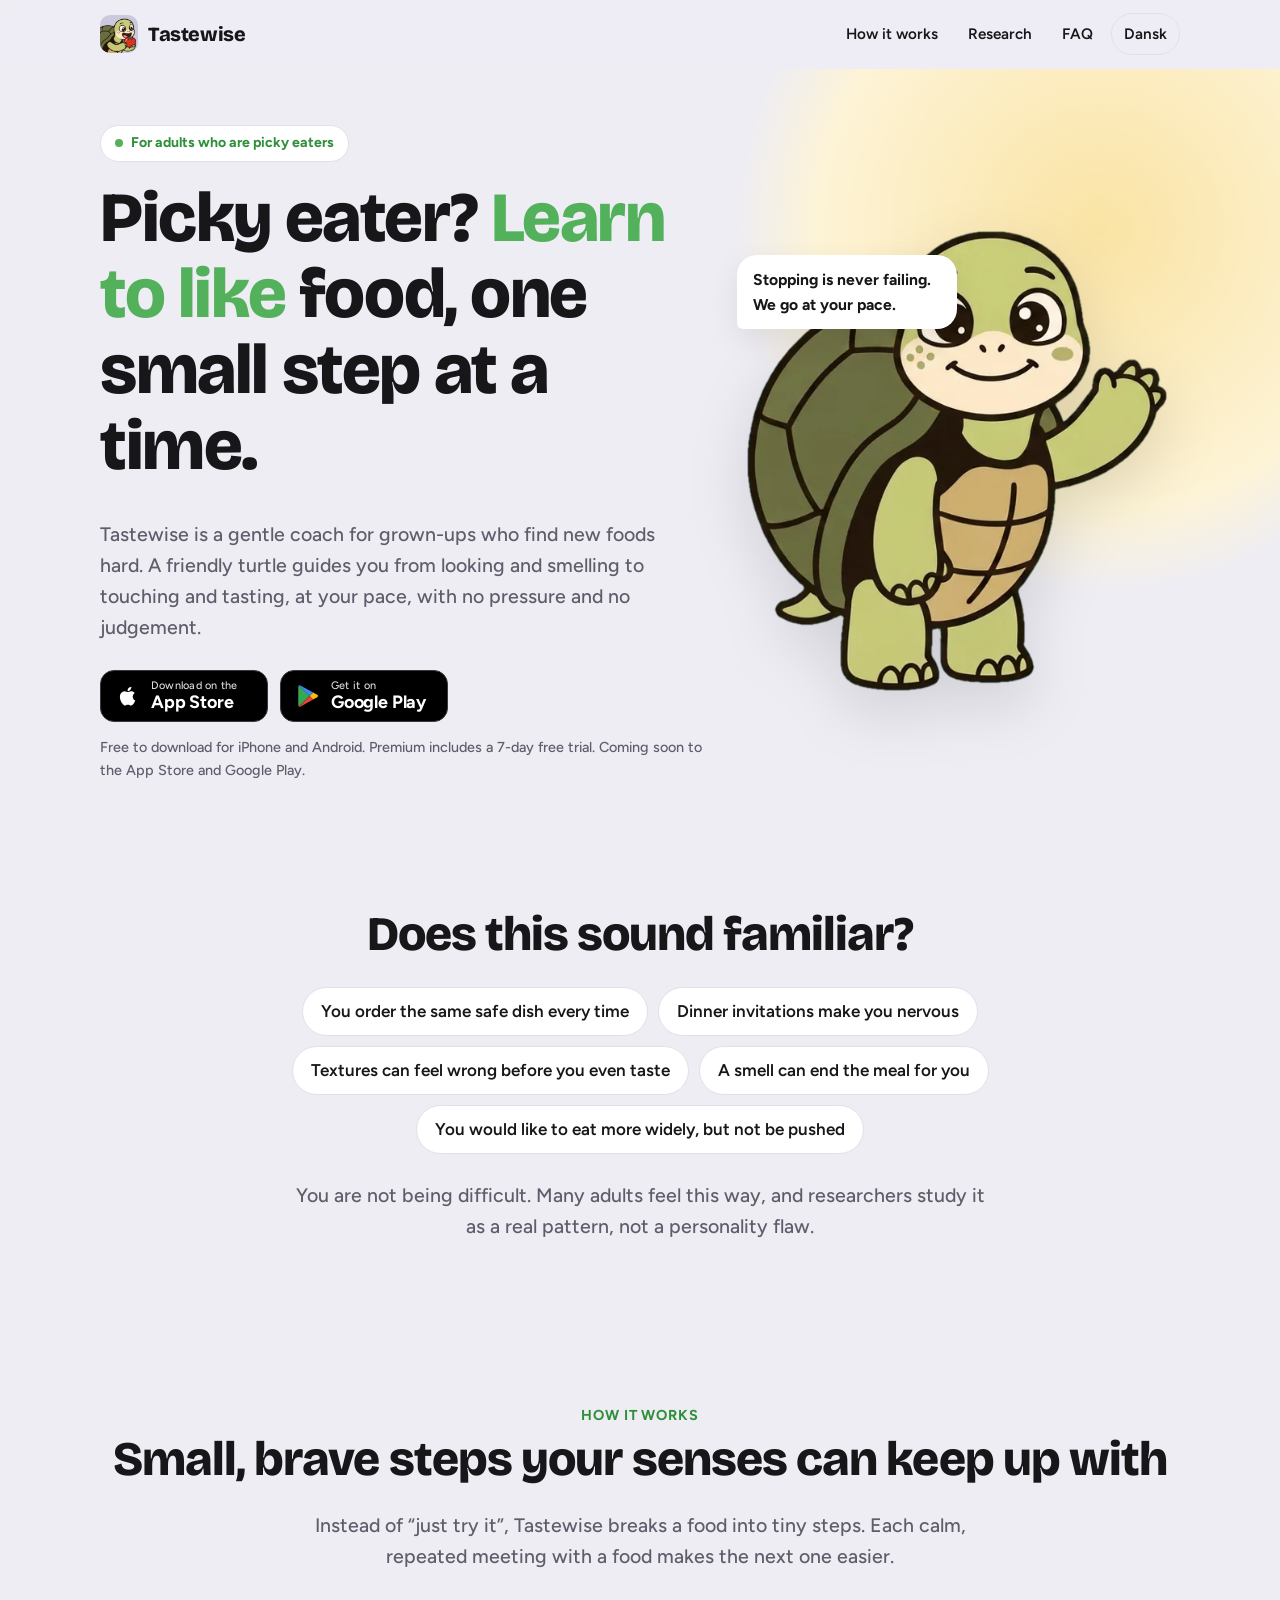
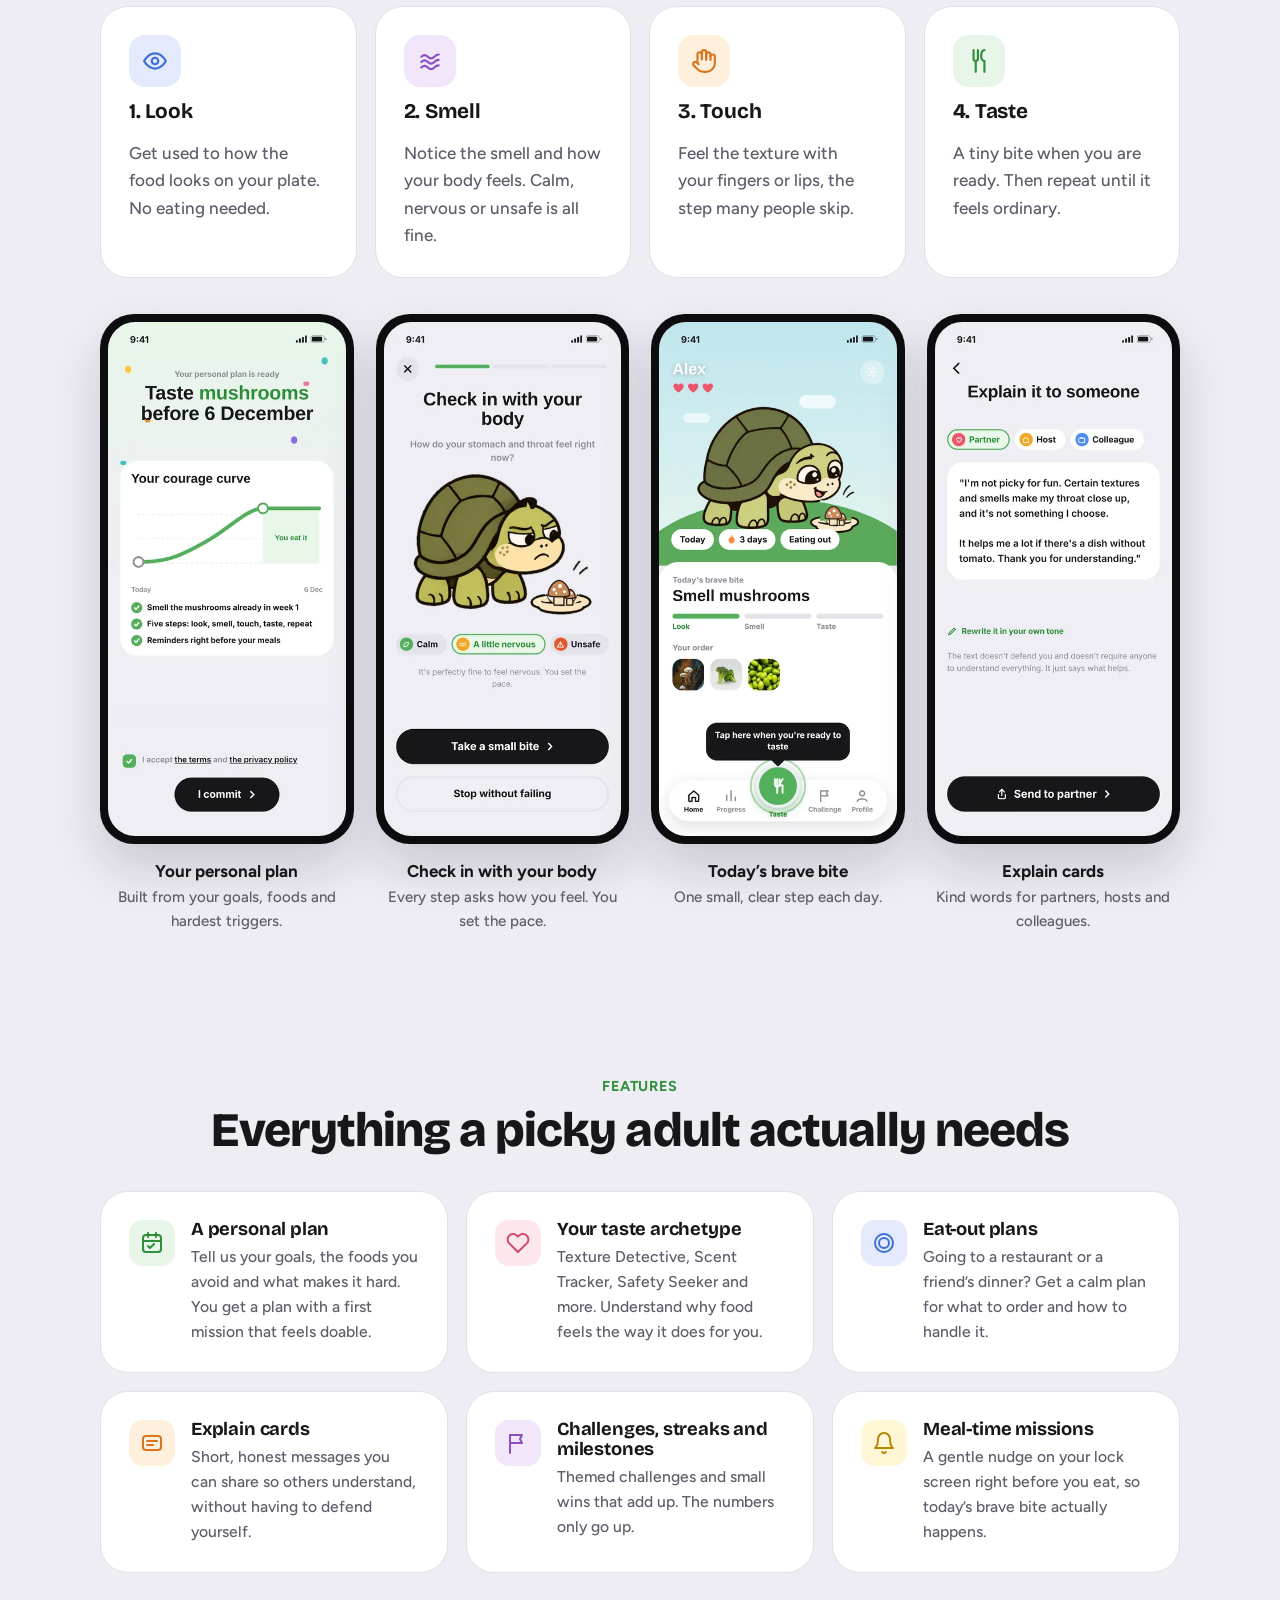
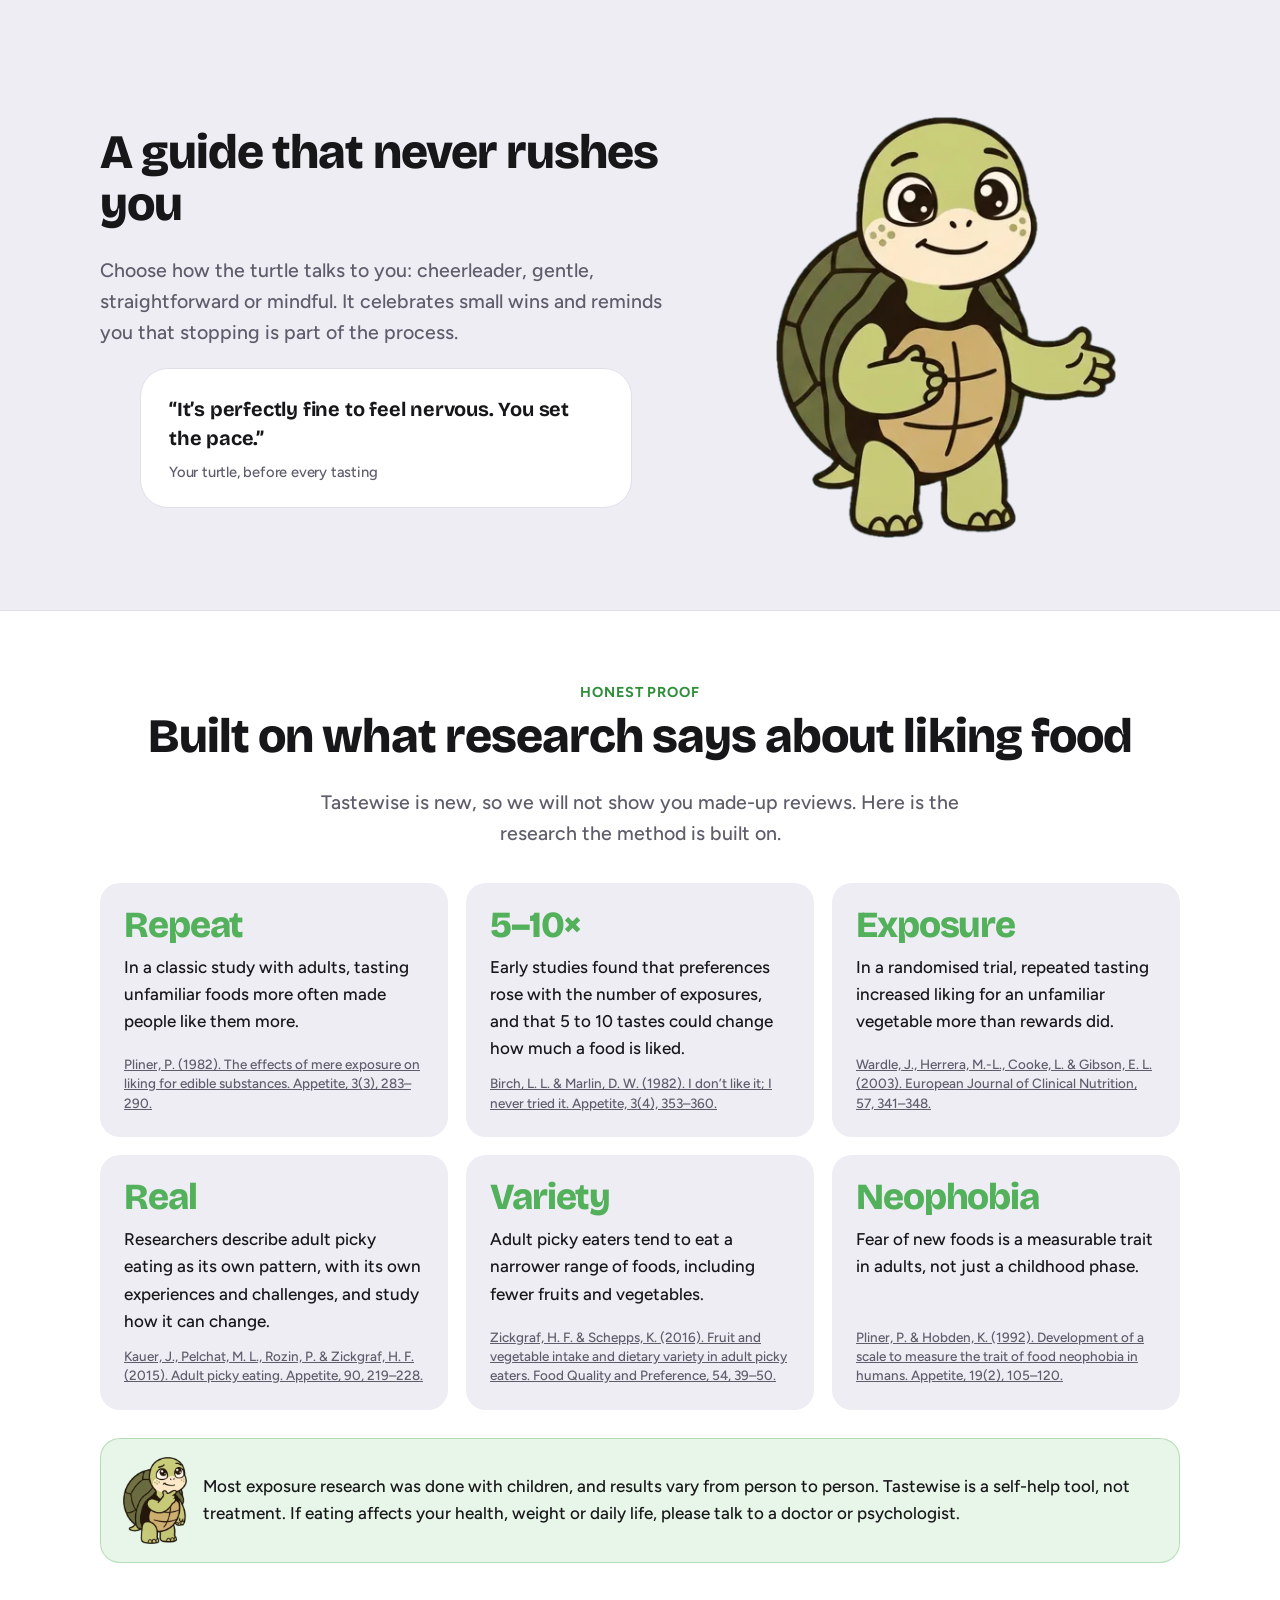
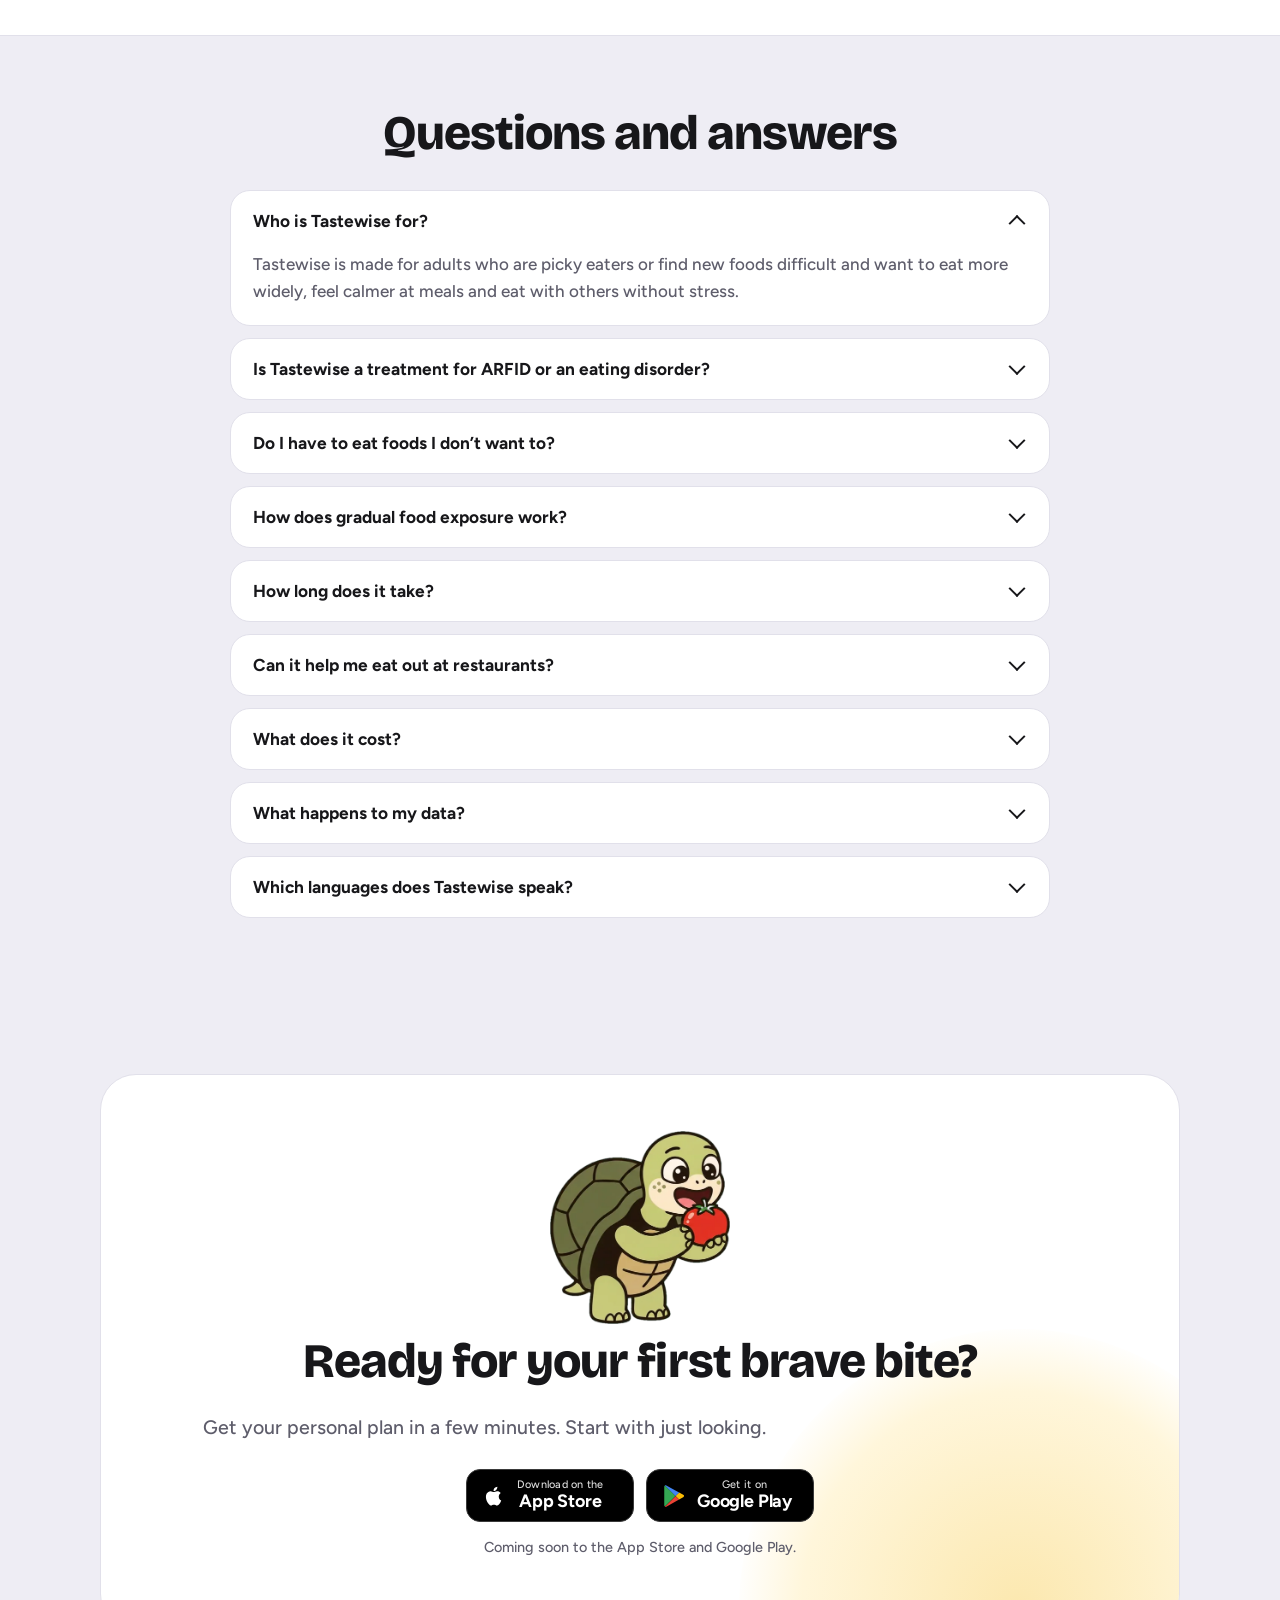
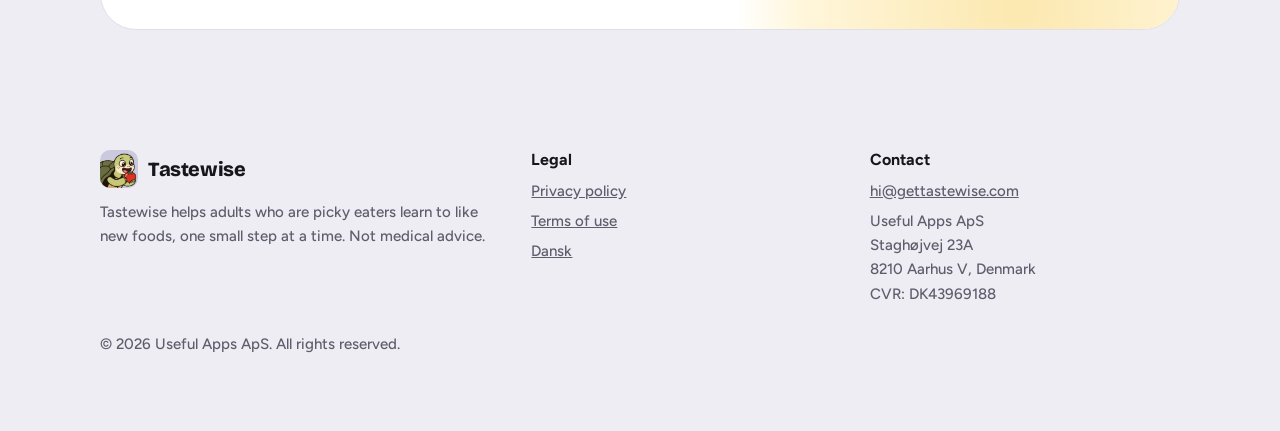
==== index.html @ 96721f24 "Tastewise landing page, privacy policy and terms (EN + DA) Co-Authored-By: Claude Opus 5.5 <noreply@" ====
<!doctype html>
<html lang="en">
<head>
<meta charset="utf-8">
<meta name="viewport" content="width=device-width, initial-scale=1, viewport-fit=cover">
<title>Tastewise – Help for picky eaters | Learn to like new foods</title>
<meta name="description" content="Tastewise helps picky adults learn to like new foods with gentle, step-by-step exposure: look, smell, touch, taste. A personal plan, eat-out help and a kind turtle guide.">
<link rel="canonical" href="https://gettastewise.com/">
<link rel="alternate" hreflang="en" href="https://gettastewise.com/">
<link rel="alternate" hreflang="da" href="https://gettastewise.com/da/">
<link rel="alternate" hreflang="x-default" href="https://gettastewise.com/">
<meta name="theme-color" content="#EEEDF4" media="(prefers-color-scheme: light)">
<meta name="theme-color" content="#15151B" media="(prefers-color-scheme: dark)">
<meta property="og:type" content="website">
<meta property="og:site_name" content="Tastewise">
<meta property="og:locale" content="en_US">
<meta property="og:locale:alternate" content="da_DK">
<meta property="og:title" content="Tastewise – Help for picky eaters | Learn to like new foods">
<meta property="og:description" content="Tastewise helps picky adults learn to like new foods with gentle, step-by-step exposure: look, smell, touch, taste. A personal plan, eat-out help and a kind turtle guide.">
<meta property="og:url" content="https://gettastewise.com/">
<meta property="og:image" content="https://gettastewise.com/assets/img/og-en.jpg">
<meta property="og:image:width" content="1200">
<meta property="og:image:height" content="630">
<meta property="og:image:alt" content="Picky eater? Learn to like food, one small step at a time.">
<meta name="twitter:card" content="summary_large_image">
<meta name="twitter:title" content="Tastewise – Help for picky eaters | Learn to like new foods">
<meta name="twitter:description" content="Tastewise helps picky adults learn to like new foods with gentle, step-by-step exposure: look, smell, touch, taste. A personal plan, eat-out help and a kind turtle guide.">
<meta name="twitter:image" content="https://gettastewise.com/assets/img/og-en.jpg">
<link rel="icon" href="/favicon.ico" sizes="32x32">
<link rel="icon" href="/favicon.png" type="image/png" sizes="48x48">
<link rel="apple-touch-icon" href="/apple-touch-icon.png">
<link rel="manifest" href="/site.webmanifest">
<link rel="preconnect" href="https://fonts.googleapis.com">
<link rel="preconnect" href="https://fonts.gstatic.com" crossorigin>
<link rel="stylesheet" href="https://fonts.googleapis.com/css2?family=Bricolage+Grotesque:opsz,wght@12..96,700;12..96,800&family=Figtree:wght@500;600;700&display=swap">
<link rel="stylesheet" href="/assets/site.css?v=1">
<script type="application/ld+json">{"@context":"https://schema.org","@type":"MobileApplication","name":"Tastewise","operatingSystem":"iOS, Android","applicationCategory":"HealthApplication","description":"Tastewise helps picky adults learn to like new foods with gentle, step-by-step exposure: look, smell, touch, taste. A personal plan, eat-out help and a kind turtle guide.","url":"https://gettastewise.com/","inLanguage":"en","image":"https://gettastewise.com/assets/img/icon-512.png","offers":{"@type":"Offer","price":"0","priceCurrency":"DKK","description":"Free download. Premium subscription with a 7-day free trial."},"publisher":{"@id":"https://gettastewise.com/#org"}}</script>
<script type="application/ld+json">{"@context":"https://schema.org","@type":"Organization","@id":"https://gettastewise.com/#org","name":"Useful Apps ApS","url":"https://gettastewise.com","logo":"https://gettastewise.com/assets/img/icon-512.png","email":"hi@gettastewise.com","vatID":"DK43969188","address":{"@type":"PostalAddress","streetAddress":"Staghøjvej 23A","postalCode":"8210","addressLocality":"Aarhus V","addressCountry":"DK"}}</script>
<script type="application/ld+json">{"@context":"https://schema.org","@type":"WebSite","name":"Tastewise","url":"https://gettastewise.com/","inLanguage":"en","publisher":{"@id":"https://gettastewise.com/#org"}}</script>
<script type="application/ld+json">{"@context":"https://schema.org","@type":"FAQPage","inLanguage":"en","mainEntity":[{"@type":"Question","name":"Who is Tastewise for?","acceptedAnswer":{"@type":"Answer","text":"Tastewise is made for adults who are picky eaters or find new foods difficult and want to eat more widely, feel calmer at meals and eat with others without stress."}},{"@type":"Question","name":"Is Tastewise a treatment for ARFID or an eating disorder?","acceptedAnswer":{"@type":"Answer","text":"No. Tastewise is a self-help and habit tool, not medical treatment. If you think you may have ARFID or another eating disorder, if you are losing weight, or if eating affects your health or daily life, please talk to your doctor, a psychologist or a dietitian. Many people use tools like this alongside professional support."}},{"@type":"Question","name":"Do I have to eat foods I don’t want to?","acceptedAnswer":{"@type":"Answer","text":"Never. You choose the foods and the pace. Each step starts with simply looking. You can stop at any time, and stopping is never counted as failing."}},{"@type":"Question","name":"How does gradual food exposure work?","acceptedAnswer":{"@type":"Answer","text":"You meet a food in small steps: look, smell, touch and then taste. Calm, repeated meetings help many people get used to new foods. Research on repeated tasting shows liking often grows with exposure."}},{"@type":"Question","name":"How long does it take?","acceptedAnswer":{"@type":"Answer","text":"It is different for everyone. Most people need several calm meetings with a food before it feels ordinary. Your plan sets a realistic first goal and adjusts as you go."}},{"@type":"Question","name":"Can it help me eat out at restaurants?","acceptedAnswer":{"@type":"Answer","text":"Yes. The eat-out feature helps you plan what to order before you go, and explain cards help you tell partners, hosts or colleagues what helps, in your own words."}},{"@type":"Question","name":"What does it cost?","acceptedAnswer":{"@type":"Answer","text":"Tastewise is free to download. Premium unlocks the full plan and all features, with a 7-day free trial, then a yearly or monthly subscription. Prices are shown in the app in your local currency, and you can cancel any time in your App Store or Google Play settings."}},{"@type":"Question","name":"What happens to my data?","acceptedAnswer":{"@type":"Answer","text":"We only collect what the app needs to work and to improve it. No ads, no selling of data and no tracking across other companies’ apps. You can delete your account in the app. Read our privacy policy for details."}},{"@type":"Question","name":"Which languages does Tastewise speak?","acceptedAnswer":{"@type":"Answer","text":"Tastewise is available in 15 languages, including English, Danish, German, French, Spanish, Italian, Portuguese (Brazil), Dutch, Swedish, Norwegian, Finnish, Polish, Czech, Turkish and Indonesian."}}]}</script>
</head>
<body>
<a class="skip" href="#main">Skip to content</a>
<header class="top"><div class="wrap">
<a class="brand" href="/"><img src="/assets/img/icon-256.webp" width="38" height="38" alt="">Tastewise</a>
<nav class="nav" aria-label="Main">
<a class="hide-m" href="#how">How it works</a>
<a class="hide-m" href="#science">Research</a>
<a class="hide-m" href="#faq">FAQ</a>
<a class="lang" href="/da/" hreflang="da" lang="da">Dansk</a>
</nav></div></header>
<main id="main">
<section class="hero"><div class="wrap">
<div>
<span class="eyebrow"><i></i>For adults who are picky eaters</span>
<h1>Picky eater? <em>Learn to like</em> food, one small step at a time.</h1>
<p class="lead">Tastewise is a gentle coach for grown-ups who find new foods hard. A friendly turtle guides you from looking and smelling to touching and tasting, at your pace, with no pressure and no judgement.</p>
<div class="badges">
<a class="badge" href="#" aria-label="Download on the App Store"><svg viewBox="0 0 24 24" fill="currentColor" aria-hidden="true"><path d="M16.37 12.6c-.02-2.2 1.8-3.27 1.88-3.32-1.03-1.5-2.62-1.7-3.18-1.73-1.35-.14-2.64.8-3.33.8-.69 0-1.74-.78-2.87-.76-1.47.02-2.83.86-3.59 2.18-1.53 2.66-.39 6.6 1.1 8.76.73 1.06 1.6 2.24 2.73 2.2 1.1-.05 1.51-.71 2.84-.71 1.32 0 1.7.71 2.86.69 1.18-.02 1.93-1.07 2.65-2.13.84-1.22 1.18-2.41 1.2-2.47-.03-.01-2.3-.88-2.3-3.5zM14.2 6.13c.6-.73 1.01-1.75.9-2.76-.87.04-1.92.58-2.54 1.31-.56.64-1.05 1.67-.92 2.66.97.08 1.96-.49 2.56-1.21z"/></svg><span><small>Download on the</small><b>App Store</b></span></a>
<a class="badge" href="#" aria-label="Get it on Google Play"><svg viewBox="0 0 24 24" aria-hidden="true"><path fill="#34A853" d="M3.6 2.3 13.4 12l-9.8 9.7c-.4-.2-.6-.6-.6-1.1V3.4c0-.5.2-.9.6-1.1z"/><path fill="#FBBC04" d="m16.7 15.3-3.3-3.3 3.3-3.3 3.8 2.2c1.1.6 1.1 1.6 0 2.2z"/><path fill="#4285F4" d="M16.7 8.7 13.4 12 3.6 2.3c.3-.2.8-.2 1.3.1z"/><path fill="#EA4335" d="M16.7 15.3 4.9 21.9c-.5.3-1 .3-1.3.1l9.8-9.7z"/></svg><span><small>Get it on</small><b>Google Play</b></span></a>
</div>
<p class="note">Free to download for iPhone and Android. Premium includes a 7-day free trial. Coming soon to the App Store and Google Play.</p>
</div>
<div class="hero-art"><div class="bubble">Stopping is never failing. We go at your pace.</div>
<img src="/assets/img/turtle-wave.webp" width="520" height="569" alt="The Tastewise turtle waving hello" fetchpriority="high"></div>
</div></section>

<section class="center" aria-labelledby="feel"><div class="wrap">
<h2 id="feel">Does this sound familiar?</h2>
<div class="feel"><span>You order the same safe dish every time</span><span>Dinner invitations make you nervous</span><span>Textures can feel wrong before you even taste</span><span>A smell can end the meal for you</span><span>You would like to eat more widely, but not be pushed</span></div>
<p class="lead" style="margin-top:26px">You are not being difficult. Many adults feel this way, and researchers study it as a real pattern, not a personality flaw.</p>
</div></section>

<section id="how" aria-labelledby="how-t"><div class="wrap">
<div class="center"><div class="kicker">How it works</div><h2 id="how-t">Small, brave steps your senses can keep up with</h2><p class="lead">Instead of “just try it”, Tastewise breaks a food into tiny steps. Each calm, repeated meeting with a food makes the next one easier.</p></div>
<div class="grid g4 steps" style="margin-top:34px">
<div class="card step"><div class="ico c-look"><svg viewBox="0 0 24 24" fill="none" stroke="currentColor" stroke-width="2" stroke-linecap="round" stroke-linejoin="round" aria-hidden="true"><path d="M2 12s3.5-7 10-7 10 7 10 7-3.5 7-10 7S2 12 2 12z"/><circle cx="12" cy="12" r="3"/></svg></div><h3>1. Look</h3><p>Get used to how the food looks on your plate. No eating needed.</p></div>
<div class="card step"><div class="ico c-smell"><svg viewBox="0 0 24 24" fill="none" stroke="currentColor" stroke-width="2" stroke-linecap="round" stroke-linejoin="round" aria-hidden="true"><path d="M4 8c2-2 4-2 6 0s4 2 6 0 4-2 4-2"/><path d="M4 13c2-2 4-2 6 0s4 2 6 0 4-2 4-2"/><path d="M4 18c2-2 4-2 6 0s4 2 6 0 4-2 4-2"/></svg></div><h3>2. Smell</h3><p>Notice the smell and how your body feels. Calm, nervous or unsafe is all fine.</p></div>
<div class="card step"><div class="ico c-touch"><svg viewBox="0 0 24 24" fill="none" stroke="currentColor" stroke-width="2" stroke-linecap="round" stroke-linejoin="round" aria-hidden="true"><path d="M18 11V6a2 2 0 0 0-4 0v5"/><path d="M14 10V4a2 2 0 0 0-4 0v6"/><path d="M10 10.5V6a2 2 0 0 0-4 0v8"/><path d="M18 8a2 2 0 1 1 4 0v6a8 8 0 0 1-8 8h-2c-2.8 0-4.5-.9-6-2.4l-3.6-3.6a2 2 0 0 1 2.8-2.8L7 15"/></svg></div><h3>3. Touch</h3><p>Feel the texture with your fingers or lips, the step many people skip.</p></div>
<div class="card step"><div class="ico c-taste"><svg viewBox="0 0 24 24" fill="none" stroke="currentColor" stroke-width="2" stroke-linecap="round" stroke-linejoin="round" aria-hidden="true"><path d="M7 2v8a2 2 0 0 0 2 2h0a2 2 0 0 0 2-2V2M9 12v10M17 2c-1.7 0-3 2-3 5s1.3 5 3 5v10"/></svg></div><h3>4. Taste</h3><p>A tiny bite when you are ready. Then repeat until it feels ordinary.</p></div>
</div>
<div class="show">
<figure><div class="phone"><img src="/assets/img/screen-en-o_plan.webp" width="416" height="900" loading="lazy" alt="Your personal plan"></div><figcaption>Your personal plan<span>Built from your goals, foods and hardest triggers.</span></figcaption></figure>
<figure><div class="phone"><img src="/assets/img/screen-en-a_stepscr.webp" width="416" height="900" loading="lazy" alt="Check in with your body"></div><figcaption>Check in with your body<span>Every step asks how you feel. You set the pace.</span></figcaption></figure>
<figure><div class="phone"><img src="/assets/img/screen-en-a_home.webp" width="416" height="900" loading="lazy" alt="Today’s brave bite"></div><figcaption>Today’s brave bite<span>One small, clear step each day.</span></figcaption></figure>
<figure><div class="phone"><img src="/assets/img/screen-en-a_explain.webp" width="416" height="900" loading="lazy" alt="Explain cards"></div><figcaption>Explain cards<span>Kind words for partners, hosts and colleagues.</span></figcaption></figure>
</div>
</div></section>

<section id="features" aria-labelledby="feat-t"><div class="wrap">
<div class="center"><div class="kicker">Features</div><h2 id="feat-t">Everything a picky adult actually needs</h2></div>
<div class="grid g3" style="margin-top:34px">
<div class="card feat"><div class="ico i1"><svg viewBox="0 0 24 24" fill="none" stroke="currentColor" stroke-width="2" stroke-linecap="round" stroke-linejoin="round" aria-hidden="true"><rect x="3" y="4" width="18" height="17" rx="3"/><path d="M8 2v4M16 2v4M3 10h18M8 15l2 2 4-4"/></svg></div><div><h3>A personal plan</h3><p>Tell us your goals, the foods you avoid and what makes it hard. You get a plan with a first mission that feels doable.</p></div></div>
<div class="card feat"><div class="ico i4"><svg viewBox="0 0 24 24" fill="none" stroke="currentColor" stroke-width="2" stroke-linecap="round" stroke-linejoin="round" aria-hidden="true"><path d="M20.8 4.6a5.5 5.5 0 0 0-7.8 0L12 5.7l-1-1.1a5.5 5.5 0 0 0-7.8 7.8L12 21l8.8-8.6a5.5 5.5 0 0 0 0-7.8z"/></svg></div><div><h3>Your taste archetype</h3><p>Texture Detective, Scent Tracker, Safety Seeker and more. Understand why food feels the way it does for you.</p></div></div>
<div class="card feat"><div class="ico i2"><svg viewBox="0 0 24 24" fill="none" stroke="currentColor" stroke-width="2" stroke-linecap="round" stroke-linejoin="round" aria-hidden="true"><circle cx="12" cy="12" r="9"/><circle cx="12" cy="12" r="5"/></svg></div><div><h3>Eat-out plans</h3><p>Going to a restaurant or a friend’s dinner? Get a calm plan for what to order and how to handle it.</p></div></div>
<div class="card feat"><div class="ico i3"><svg viewBox="0 0 24 24" fill="none" stroke="currentColor" stroke-width="2" stroke-linecap="round" stroke-linejoin="round" aria-hidden="true"><rect x="3" y="5" width="18" height="14" rx="3"/><path d="M7 10h10M7 14h6"/></svg></div><div><h3>Explain cards</h3><p>Short, honest messages you can share so others understand, without having to defend yourself.</p></div></div>
<div class="card feat"><div class="ico i5"><svg viewBox="0 0 24 24" fill="none" stroke="currentColor" stroke-width="2" stroke-linecap="round" stroke-linejoin="round" aria-hidden="true"><path d="M4 22V4M4 4h12l-2 4 2 4H4"/></svg></div><div><h3>Challenges, streaks and milestones</h3><p>Themed challenges and small wins that add up. The numbers only go up.</p></div></div>
<div class="card feat"><div class="ico i6"><svg viewBox="0 0 24 24" fill="none" stroke="currentColor" stroke-width="2" stroke-linecap="round" stroke-linejoin="round" aria-hidden="true"><path d="M6 8a6 6 0 0 1 12 0c0 7 3 9 3 9H3s3-2 3-9"/><path d="M10.3 21a1.9 1.9 0 0 0 3.4 0"/></svg></div><div><h3>Meal-time missions</h3><p>A gentle nudge on your lock screen right before you eat, so today’s brave bite actually happens.</p></div></div>
</div>
</div></section>

<section aria-labelledby="turtle-t"><div class="wrap split rev">
<div><h2 id="turtle-t">A guide that never rushes you</h2><p class="lead">Choose how the turtle talks to you: cheerleader, gentle, straightforward or mindful. It celebrates small wins and reminds you that stopping is part of the process.</p>
<blockquote class="quote">“It’s perfectly fine to feel nervous. You set the pace.”<small>Your turtle, before every tasting</small></blockquote></div>
<div class="art"><img class="turtle" src="/assets/img/turtle-okay.webp" width="360" height="445" loading="lazy" alt="The turtle with a calm hand on its heart"></div>
</div></section>

<section id="science" class="proof" aria-labelledby="sci-t"><div class="wrap">
<div class="center"><div class="kicker">Honest proof</div><h2 id="sci-t">Built on what research says about liking food</h2><p class="lead">Tastewise is new, so we will not show you made-up reviews. Here is the research the method is built on.</p></div>
<div class="grid g3" style="margin-top:34px">
<article class="fact"><b>Repeat</b><p>In a classic study with adults, tasting unfamiliar foods more often made people like them more.</p><cite><a href="https://doi.org/10.1016/S0195-6663(82)80026-3" rel="noopener" target="_blank">Pliner, P. (1982). The effects of mere exposure on liking for edible substances. Appetite, 3(3), 283–290.</a></cite></article>
<article class="fact"><b>5–10×</b><p>Early studies found that preferences rose with the number of exposures, and that 5 to 10 tastes could change how much a food is liked.</p><cite><a href="https://doi.org/10.1016/S0195-6663(82)80053-6" rel="noopener" target="_blank">Birch, L. L. &amp; Marlin, D. W. (1982). I don’t like it; I never tried it. Appetite, 3(4), 353–360.</a></cite></article>
<article class="fact"><b>Exposure</b><p>In a randomised trial, repeated tasting increased liking for an unfamiliar vegetable more than rewards did.</p><cite><a href="https://doi.org/10.1038/sj.ejcn.1601541" rel="noopener" target="_blank">Wardle, J., Herrera, M.-L., Cooke, L. &amp; Gibson, E. L. (2003). European Journal of Clinical Nutrition, 57, 341–348.</a></cite></article>
<article class="fact"><b>Real</b><p>Researchers describe adult picky eating as its own pattern, with its own experiences and challenges, and study how it can change.</p><cite><a href="https://doi.org/10.1016/j.appet.2015.03.001" rel="noopener" target="_blank">Kauer, J., Pelchat, M. L., Rozin, P. &amp; Zickgraf, H. F. (2015). Adult picky eating. Appetite, 90, 219–228.</a></cite></article>
<article class="fact"><b>Variety</b><p>Adult picky eaters tend to eat a narrower range of foods, including fewer fruits and vegetables.</p><cite><a href="https://doi.org/10.1016/j.foodqual.2016.06.012" rel="noopener" target="_blank">Zickgraf, H. F. &amp; Schepps, K. (2016). Fruit and vegetable intake and dietary variety in adult picky eaters. Food Quality and Preference, 54, 39–50.</a></cite></article>
<article class="fact"><b>Neophobia</b><p>Fear of new foods is a measurable trait in adults, not just a childhood phase.</p><cite><a href="https://doi.org/10.1016/0195-6663(92)90014-W" rel="noopener" target="_blank">Pliner, P. &amp; Hobden, K. (1992). Development of a scale to measure the trait of food neophobia in humans. Appetite, 19(2), 105–120.</a></cite></article>
</div>
<div class="honest"><img src="/assets/img/turtle-think.webp" width="360" height="488" loading="lazy" alt=""><p>Most exposure research was done with children, and results vary from person to person. Tastewise is a self-help tool, not treatment. If eating affects your health, weight or daily life, please talk to a doctor or psychologist.</p></div>
</div></section>

<section id="faq" aria-labelledby="faq-t"><div class="wrap">
<div class="center"><h2 id="faq-t">Questions and answers</h2></div>
<div class="faq">
<details open><summary>Who is Tastewise for?</summary><p>Tastewise is made for adults who are picky eaters or find new foods difficult and want to eat more widely, feel calmer at meals and eat with others without stress.</p></details>
<details><summary>Is Tastewise a treatment for ARFID or an eating disorder?</summary><p>No. Tastewise is a self-help and habit tool, not medical treatment. If you think you may have ARFID or another eating disorder, if you are losing weight, or if eating affects your health or daily life, please talk to your doctor, a psychologist or a dietitian. Many people use tools like this alongside professional support.</p></details>
<details><summary>Do I have to eat foods I don’t want to?</summary><p>Never. You choose the foods and the pace. Each step starts with simply looking. You can stop at any time, and stopping is never counted as failing.</p></details>
<details><summary>How does gradual food exposure work?</summary><p>You meet a food in small steps: look, smell, touch and then taste. Calm, repeated meetings help many people get used to new foods. Research on repeated tasting shows liking often grows with exposure.</p></details>
<details><summary>How long does it take?</summary><p>It is different for everyone. Most people need several calm meetings with a food before it feels ordinary. Your plan sets a realistic first goal and adjusts as you go.</p></details>
<details><summary>Can it help me eat out at restaurants?</summary><p>Yes. The eat-out feature helps you plan what to order before you go, and explain cards help you tell partners, hosts or colleagues what helps, in your own words.</p></details>
<details><summary>What does it cost?</summary><p>Tastewise is free to download. Premium unlocks the full plan and all features, with a 7-day free trial, then a yearly or monthly subscription. Prices are shown in the app in your local currency, and you can cancel any time in your App Store or Google Play settings.</p></details>
<details><summary>What happens to my data?</summary><p>We only collect what the app needs to work and to improve it. No ads, no selling of data and no tracking across other companies’ apps. You can delete your account in the app. Read our privacy policy for details.</p></details>
<details><summary>Which languages does Tastewise speak?</summary><p>Tastewise is available in 15 languages, including English, Danish, German, French, Spanish, Italian, Portuguese (Brazil), Dutch, Swedish, Norwegian, Finnish, Polish, Czech, Turkish and Indonesian.</p></details>
</div>
</div></section>

<section id="download" aria-labelledby="dl-t"><div class="wrap"><div class="final">
<img src="/assets/img/turtle-eat_tomato.webp" width="420" height="451" loading="lazy" alt="The turtle taking a bite of a tomato">
<h2 id="dl-t">Ready for your first brave bite?</h2><p class="lead">Get your personal plan in a few minutes. Start with just looking.</p>
<div class="badges">
<a class="badge" href="#" aria-label="Download on the App Store"><svg viewBox="0 0 24 24" fill="currentColor" aria-hidden="true"><path d="M16.37 12.6c-.02-2.2 1.8-3.27 1.88-3.32-1.03-1.5-2.62-1.7-3.18-1.73-1.35-.14-2.64.8-3.33.8-.69 0-1.74-.78-2.87-.76-1.47.02-2.83.86-3.59 2.18-1.53 2.66-.39 6.6 1.1 8.76.73 1.06 1.6 2.24 2.73 2.2 1.1-.05 1.51-.71 2.84-.71 1.32 0 1.7.71 2.86.69 1.18-.02 1.93-1.07 2.65-2.13.84-1.22 1.18-2.41 1.2-2.47-.03-.01-2.3-.88-2.3-3.5zM14.2 6.13c.6-.73 1.01-1.75.9-2.76-.87.04-1.92.58-2.54 1.31-.56.64-1.05 1.67-.92 2.66.97.08 1.96-.49 2.56-1.21z"/></svg><span><small>Download on the</small><b>App Store</b></span></a>
<a class="badge" href="#" aria-label="Get it on Google Play"><svg viewBox="0 0 24 24" aria-hidden="true"><path fill="#34A853" d="M3.6 2.3 13.4 12l-9.8 9.7c-.4-.2-.6-.6-.6-1.1V3.4c0-.5.2-.9.6-1.1z"/><path fill="#FBBC04" d="m16.7 15.3-3.3-3.3 3.3-3.3 3.8 2.2c1.1.6 1.1 1.6 0 2.2z"/><path fill="#4285F4" d="M16.7 8.7 13.4 12 3.6 2.3c.3-.2.8-.2 1.3.1z"/><path fill="#EA4335" d="M16.7 15.3 4.9 21.9c-.5.3-1 .3-1.3.1l9.8-9.7z"/></svg><span><small>Get it on</small><b>Google Play</b></span></a>
</div>
<p class="note">Coming soon to the App Store and Google Play.</p>
</div></div></section>
</main>
<footer><div class="wrap">
<div><a class="brand" href="/"><img src="/assets/img/icon-256.webp" width="38" height="38" alt="" loading="lazy">Tastewise</a>
<p style="margin-top:12px">Tastewise helps adults who are picky eaters learn to like new foods, one small step at a time. Not medical advice.</p></div>
<div><h4>Legal</h4><ul>
<li><a href="/privacy/">Privacy policy</a></li>
<li><a href="/terms/">Terms of use</a></li>
<li><a href="/da/" hreflang="da">Dansk</a></li></ul></div>
<div><h4>Contact</h4><ul>
<li><a href="mailto:hi@gettastewise.com">hi@gettastewise.com</a></li>
<li>Useful Apps ApS<br>Staghøjvej 23A<br>8210 Aarhus V, Denmark<br>CVR: DK43969188</li></ul></div>
</div><div class="wrap"><p style="margin-top:20px">© 2026 Useful Apps ApS. All rights reserved.</p></div></footer>
</body></html>
---- assets/site.css ----
:root{
  --page:#E7E6EF;--bg:#EEEDF4;--card:#FFFFFF;--ink:#17171A;--mute:#5E5D6B;--soft:#8D8C99;--line:#E1E0EA;
  --green:#53B05B;--greenInk:#2F8F3A;--selBg:#E8F6E9;--cta:#17171A;--ctaText:#FFFFFF;--chip:#E4E3EC;
  --sun1:#FFF4D2;--sun2:#FBE29B;--peri1:#D6DAF8;--sky1:#BFE6EE;--gold:#FFC94D;--orange:#F28C38;--blue:#5B8DEF;
  --r-card:28px;--r-sm:20px;--r-chip:12px;
  --display:"Bricolage Grotesque",ui-sans-serif,system-ui,-apple-system,"Segoe UI",sans-serif;
  --body:"Figtree",ui-sans-serif,system-ui,-apple-system,"Segoe UI",sans-serif;
  color-scheme:light;
}
@media (prefers-color-scheme:dark){:root:not([data-theme="light"]){
  --page:#0B0B0F;--bg:#15151B;--card:#22222B;--ink:#F4F4F8;--mute:#A8A7B5;--soft:#9B9AA8;--line:#33333F;
  --green:#5BC364;--greenInk:#7DDB86;--selBg:rgba(83,176,91,.18);--cta:#F4F4F8;--ctaText:#15151B;--chip:#2C2C37;
  --sun1:#2B2614;--sun2:#3F3519;--peri1:#262A52;--sky1:#1E3550;color-scheme:dark;}}
:root[data-theme="dark"]{
  --page:#0B0B0F;--bg:#15151B;--card:#22222B;--ink:#F4F4F8;--mute:#A8A7B5;--soft:#9B9AA8;--line:#33333F;
  --green:#5BC364;--greenInk:#7DDB86;--selBg:rgba(83,176,91,.18);--cta:#F4F4F8;--ctaText:#15151B;--chip:#2C2C37;
  --sun1:#2B2614;--sun2:#3F3519;--peri1:#262A52;--sky1:#1E3550;color-scheme:dark;}
*{box-sizing:border-box}
html{-webkit-text-size-adjust:100%;scroll-behavior:smooth}
@media (prefers-reduced-motion:reduce){html{scroll-behavior:auto}*{animation:none!important;transition:none!important}}
body{margin:0;background:var(--bg);color:var(--ink);font:500 17px/1.6 var(--body);-webkit-font-smoothing:antialiased;overflow-x:hidden}
img{max-width:100%;height:auto;display:block}
a{color:var(--greenInk)}
h1,h2,h3{font-family:var(--display);line-height:1.08;letter-spacing:-.02em;margin:0 0 .5em}
h1{font-size:clamp(2.4rem,6vw,4.4rem);font-weight:800}
h2{font-size:clamp(1.9rem,4.2vw,3rem);font-weight:800}
h3{font-size:1.3rem;font-weight:700;letter-spacing:-.01em}
p{margin:0 0 1em}
.wrap{max-width:1120px;margin:0 auto;padding:0 20px}
.skip{position:absolute;left:-999px}.skip:focus{left:16px;top:16px;z-index:9;background:var(--card);padding:8px 12px;border-radius:8px}

/* header */
.top{position:sticky;top:0;z-index:5;background:color-mix(in srgb,var(--bg) 82%,transparent);backdrop-filter:saturate(1.4) blur(14px);-webkit-backdrop-filter:saturate(1.4) blur(14px);border-bottom:1px solid transparent}
.top .wrap{display:flex;align-items:center;justify-content:space-between;height:68px;gap:12px}
.brand{display:flex;align-items:center;gap:10px;text-decoration:none;color:var(--ink);font:800 1.25rem var(--display);letter-spacing:-.02em}
.brand img{width:38px;height:38px;border-radius:10px}
.nav{display:flex;align-items:center;gap:6px}
.nav a{color:var(--ink);text-decoration:none;font-weight:600;font-size:.95rem;padding:8px 12px;border-radius:999px}
.nav a:hover{background:var(--chip)}
.nav .lang{border:1px solid var(--line)}
@media (max-width:720px){.nav .hide-m{display:none}}

/* buttons */
.btn{display:inline-flex;align-items:center;gap:10px;background:var(--cta);color:var(--ctaText);text-decoration:none;font:700 1.02rem var(--body);padding:16px 26px;border-radius:999px;transition:transform .15s ease}
.btn:hover{transform:translateY(-1px)}
.btn svg{width:18px;height:18px}
.badges{display:flex;flex-wrap:wrap;gap:12px;margin:26px 0 14px}
.badge{display:inline-flex;align-items:center;gap:10px;background:#000;color:#fff;text-decoration:none;border-radius:14px;padding:9px 18px 9px 14px;min-width:168px;border:1px solid #3a3a3a;transition:transform .15s ease}
.badge:hover{transform:translateY(-1px)}
.badge svg{width:26px;height:26px;flex:none}
.badge small{display:block;font:500 .68rem/1.1 var(--body);opacity:.85;letter-spacing:.02em}
.badge b{display:block;font:700 1.12rem/1.15 var(--body);letter-spacing:-.01em}
.note{font-size:.9rem;color:var(--mute)}

/* hero */
.hero{position:relative;overflow:hidden;padding:56px 0 40px}
.hero::before{content:"";position:absolute;right:-180px;top:-200px;width:720px;height:720px;border-radius:50%;background:radial-gradient(circle,var(--sun2) 0%,var(--sun1) 55%,transparent 72%);opacity:.9;z-index:0}
.hero .wrap{position:relative;z-index:1;display:grid;grid-template-columns:1.15fr .85fr;align-items:center;gap:32px}
.eyebrow{display:inline-flex;align-items:center;gap:8px;background:var(--card);border:1px solid var(--line);padding:6px 14px;border-radius:999px;font-weight:700;font-size:.88rem;color:var(--greenInk);margin-bottom:18px}
.eyebrow i{width:8px;height:8px;border-radius:50%;background:var(--green)}
.lead{font-size:1.22rem;color:var(--mute);max-width:36em}
.hero h1 em{font-style:normal;color:var(--green)}
.hero-art{position:relative;justify-self:center}
.hero-art img{width:min(420px,80vw);filter:drop-shadow(0 22px 30px rgba(0,0,0,.12));animation:bob 5s ease-in-out infinite}
@keyframes bob{50%{transform:translateY(-8px)}}
.bubble{position:absolute;z-index:2;left:-10px;top:24px;background:var(--card);border-radius:20px 20px 20px 6px;padding:12px 16px;font-weight:700;box-shadow:0 10px 30px rgba(0,0,0,.08);max-width:220px;font-size:.98rem}
@media (max-width:860px){.hero{padding-top:28px}.hero .wrap{grid-template-columns:1fr}.hero-art img{width:min(250px,62vw)}.bubble{left:-44px;top:30px;max-width:160px;font-size:.9rem}}

/* sections */
section{padding:72px 0}
.center{text-align:center}
.center .lead{margin:0 auto 1em}
.kicker{font:700 .9rem var(--body);color:var(--greenInk);letter-spacing:.06em;text-transform:uppercase;margin-bottom:10px}
.card{background:var(--card);border-radius:var(--r-card);padding:28px;border:1px solid var(--line)}
.grid{display:grid;gap:18px}
.g2{grid-template-columns:repeat(2,1fr)}.g3{grid-template-columns:repeat(3,1fr)}.g4{grid-template-columns:repeat(4,1fr)}
@media (max-width:900px){.g3,.g4{grid-template-columns:repeat(2,1fr)}}
@media (max-width:600px){.g2,.g3{grid-template-columns:1fr}.g4{grid-template-columns:1fr 1fr;gap:12px}.g4 .card{padding:18px}.g4 h3{font-size:1.1rem}.g4 p{font-size:.92rem}section{padding:52px 0}}

/* recognise */
.feel{display:flex;flex-wrap:wrap;gap:10px;justify-content:center;margin:26px auto 0;max-width:860px}
.feel span{background:var(--card);border:1px solid var(--line);border-radius:999px;padding:10px 18px;font-weight:600}

/* steps */
.steps{counter-reset:s}
.step{position:relative;display:flex;flex-direction:column;gap:6px}
.step .ico{width:52px;height:52px;border-radius:16px;display:grid;place-items:center;margin-bottom:8px}
.step .ico svg{width:26px;height:26px}
.c-look{background:#E4EAFB;color:#3D6FD8}.c-smell{background:#F1E6FA;color:#8B4FC2}.c-touch{background:#FFF0DD;color:#D9761F}.c-taste{background:#E8F6E9;color:#2F8F3A}
:root[data-theme="dark"] .step .ico{filter:saturate(1.1) brightness(.9)}
.step p{color:var(--mute);margin:0}

/* showcase */
.show{display:grid;grid-template-columns:repeat(4,1fr);gap:22px;margin-top:36px}
.phone{background:#0d0d10;border-radius:34px;padding:8px;box-shadow:0 24px 50px rgba(20,20,40,.16)}
.phone img{border-radius:27px;aspect-ratio:416/900;width:100%}
figure{margin:0}
figcaption{font-weight:700;margin-top:14px;text-align:center}
figcaption span{display:block;font-weight:500;color:var(--mute);font-size:.94rem}
@media (max-width:900px){.show{grid-template-columns:repeat(2,1fr)}}
@media (max-width:480px){.show{gap:14px}.phone{border-radius:26px;padding:6px}.phone img{border-radius:21px}}

/* features */
.feat{display:flex;gap:16px;align-items:flex-start}
.feat .ico{flex:none;width:46px;height:46px;border-radius:14px;display:grid;place-items:center}
.feat .ico svg{width:24px;height:24px}
.feat h3{margin-bottom:4px;font-size:1.15rem}
.feat p{margin:0;color:var(--mute);font-size:.98rem}
.i1{background:#E8F6E9;color:#2F8F3A}.i2{background:#E4EAFB;color:#3D6FD8}.i3{background:#FFF0DD;color:#D9761F}.i4{background:#FDE7EC;color:#D2486A}.i5{background:#F1E6FA;color:#8B4FC2}.i6{background:#FFF6D6;color:#B58600}

/* split */
.split{display:grid;grid-template-columns:.9fr 1.1fr;gap:40px;align-items:center}
.split.rev{grid-template-columns:1.1fr .9fr}
.split img.turtle{width:min(340px,70vw);margin:0 auto}
@media (max-width:860px){.split,.split.rev{grid-template-columns:1fr}.split.rev .art{order:-1}}
.quote{font:700 1.25rem/1.45 var(--display);letter-spacing:-.01em;background:var(--card);border-radius:var(--r-card);padding:26px 28px;border:1px solid var(--line);position:relative}
.quote small{display:block;font:500 .92rem var(--body);color:var(--mute);margin-top:10px}

/* proof */
.proof{background:var(--card);border-top:1px solid var(--line);border-bottom:1px solid var(--line)}
.fact{background:var(--bg);border-radius:var(--r-sm);padding:24px;display:flex;flex-direction:column}
.fact b{font:800 2.3rem/1 var(--display);color:var(--green);letter-spacing:-.03em;margin-bottom:10px}
.fact p{margin:0 0 12px}
.fact cite{margin-top:auto;font-style:normal;font-size:.84rem;color:var(--mute);line-height:1.45}
.fact cite a{color:var(--mute)}
.honest{margin-top:28px;display:flex;gap:16px;align-items:center;background:var(--selBg);border-radius:var(--r-sm);padding:18px 22px;border:1px solid color-mix(in srgb,var(--green) 35%,transparent)}
.honest img{width:64px;flex:none}
.honest p{margin:0}

/* faq */
.faq{max-width:820px;margin:30px auto 0}
.faq details{background:var(--card);border:1px solid var(--line);border-radius:var(--r-sm);margin-bottom:12px;padding:0 22px}
.faq summary{cursor:pointer;list-style:none;font:700 1.08rem var(--body);padding:20px 30px 20px 0;position:relative}
.faq summary::-webkit-details-marker{display:none}
.faq summary::after{content:"";position:absolute;right:4px;top:50%;width:10px;height:10px;border-right:2.5px solid var(--ink);border-bottom:2.5px solid var(--ink);transform:translateY(-70%) rotate(45deg);transition:transform .2s}
.faq details[open] summary::after{transform:translateY(-30%) rotate(-135deg)}
.faq details p{color:var(--mute);margin:0 0 20px}

/* cta */
.final{position:relative;overflow:hidden;background:var(--card);border-radius:36px;padding:56px 32px;text-align:center;border:1px solid var(--line)}
.final::before{content:"";position:absolute;inset:auto -120px -260px auto;width:560px;height:560px;border-radius:50%;background:radial-gradient(circle,var(--sun2),var(--sun1) 55%,transparent 72%);opacity:.8}
.final>*{position:relative}
.final img{width:180px;margin:0 auto 12px}
.final .badges{justify-content:center}

/* footer */
footer{padding:48px 0 60px;color:var(--mute);font-size:.94rem}
footer .wrap{display:grid;grid-template-columns:1.3fr 1fr 1fr;gap:28px}
footer a{color:var(--mute)}
footer h4{font:700 1rem var(--body);color:var(--ink);margin:0 0 10px}
footer ul{list-style:none;margin:0;padding:0}footer li{margin:0 0 6px}
@media (max-width:720px){footer .wrap{grid-template-columns:1fr}}

/* legal */
.legal{max-width:780px;margin:0 auto;padding:40px 20px 80px}
.legal h1{font-size:clamp(2rem,5vw,3rem)}
.legal h2{font-size:1.45rem;margin-top:2em}
.legal h3{font-size:1.1rem;margin-top:1.4em}
.legal p,.legal li{color:var(--ink)}
.legal .meta{color:var(--mute)}
.legal table{width:100%;border-collapse:collapse;margin:1em 0 1.5em;font-size:.95rem;background:var(--card);border-radius:14px;overflow:hidden}
.legal th,.legal td{text-align:left;padding:10px 12px;border-bottom:1px solid var(--line);vertical-align:top}
.legal th{font-weight:700}
.legal .tbl{overflow-x:auto}
.legal .box{background:var(--card);border:1px solid var(--line);border-radius:var(--r-sm);padding:18px 22px;margin:1.2em 0}
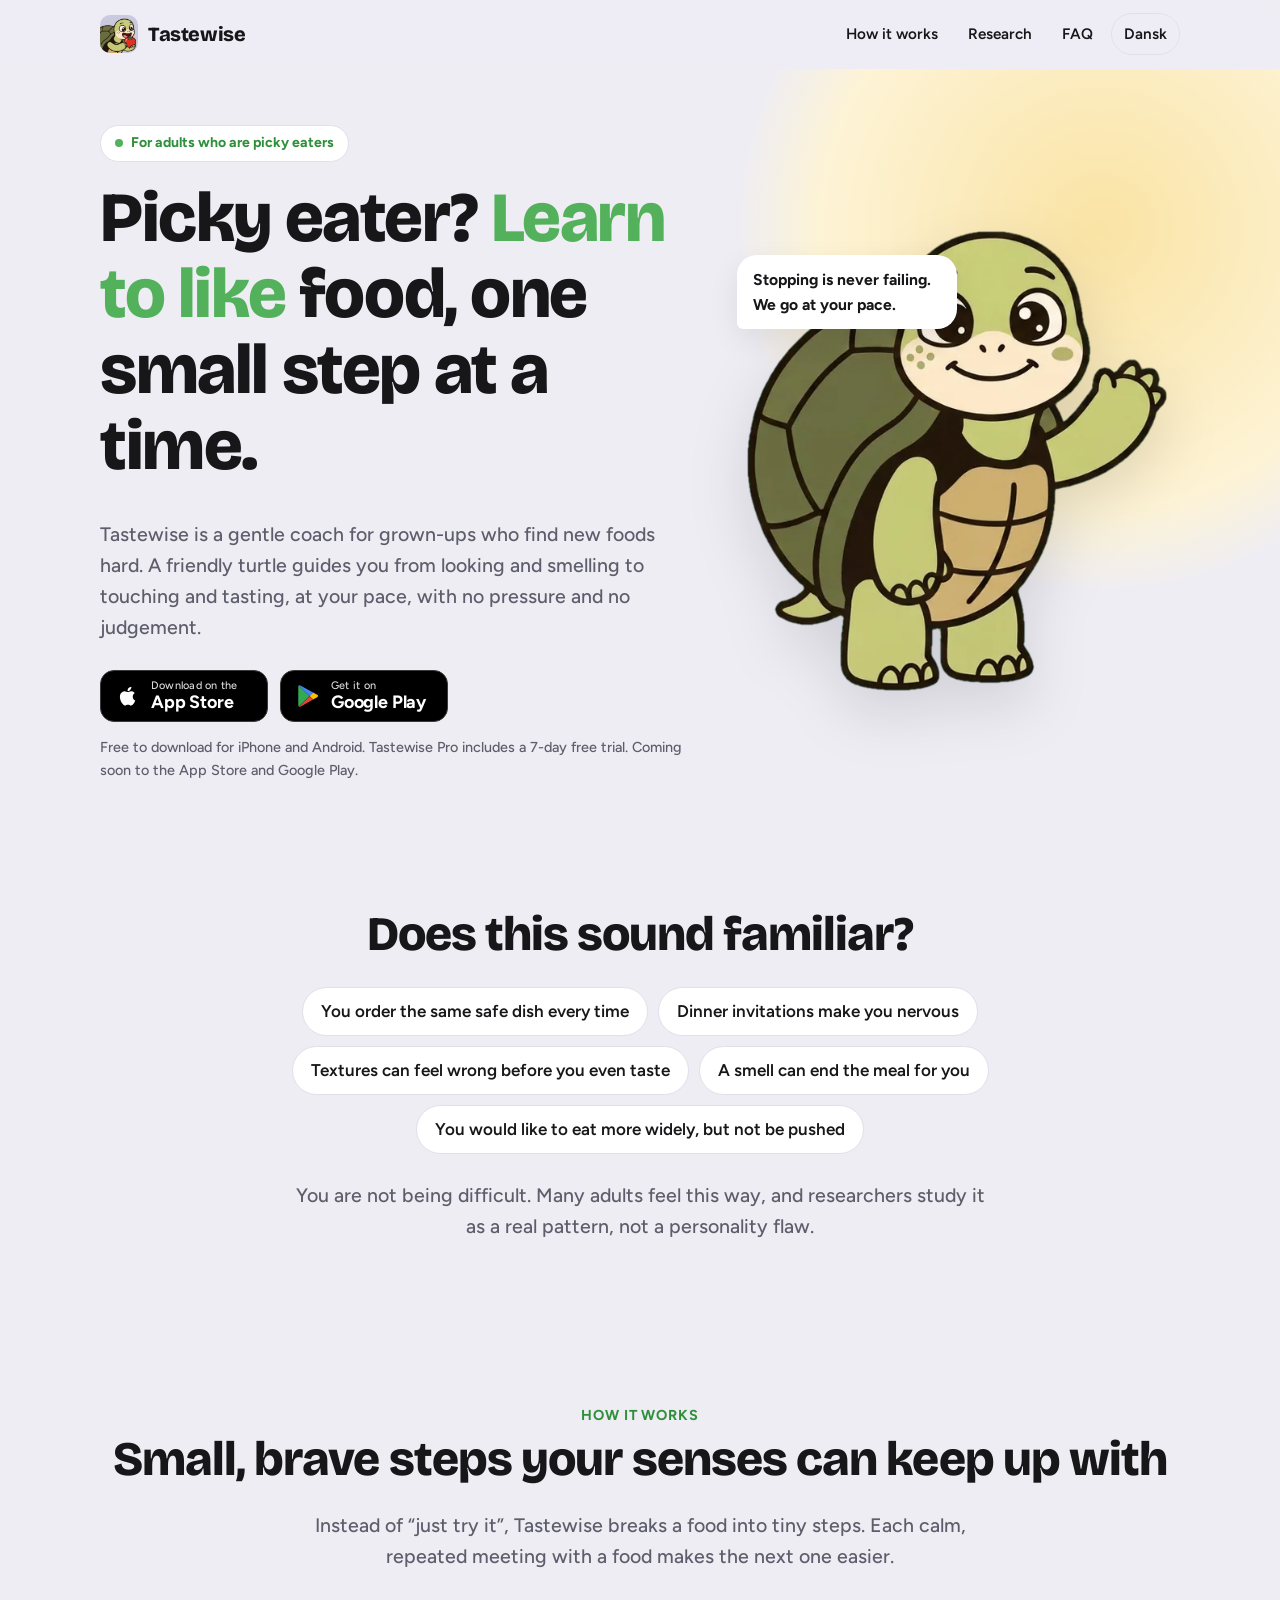
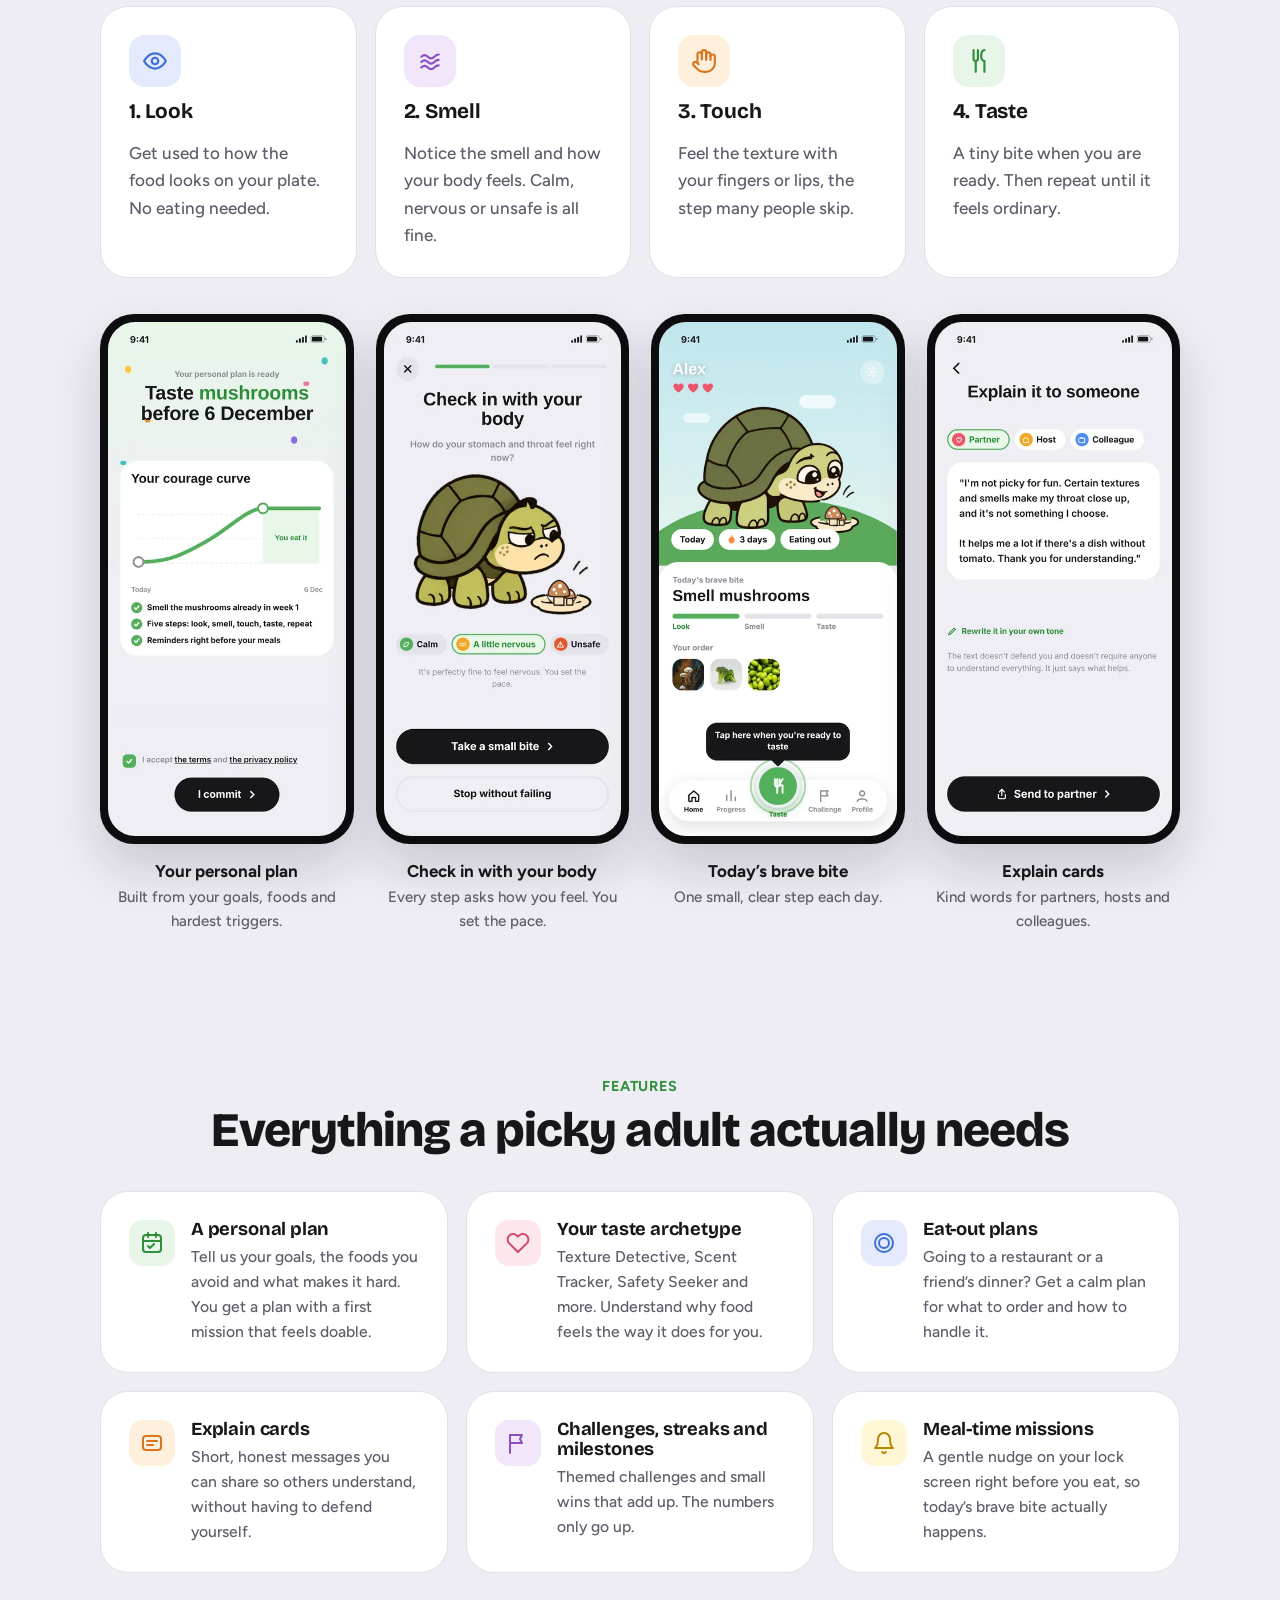
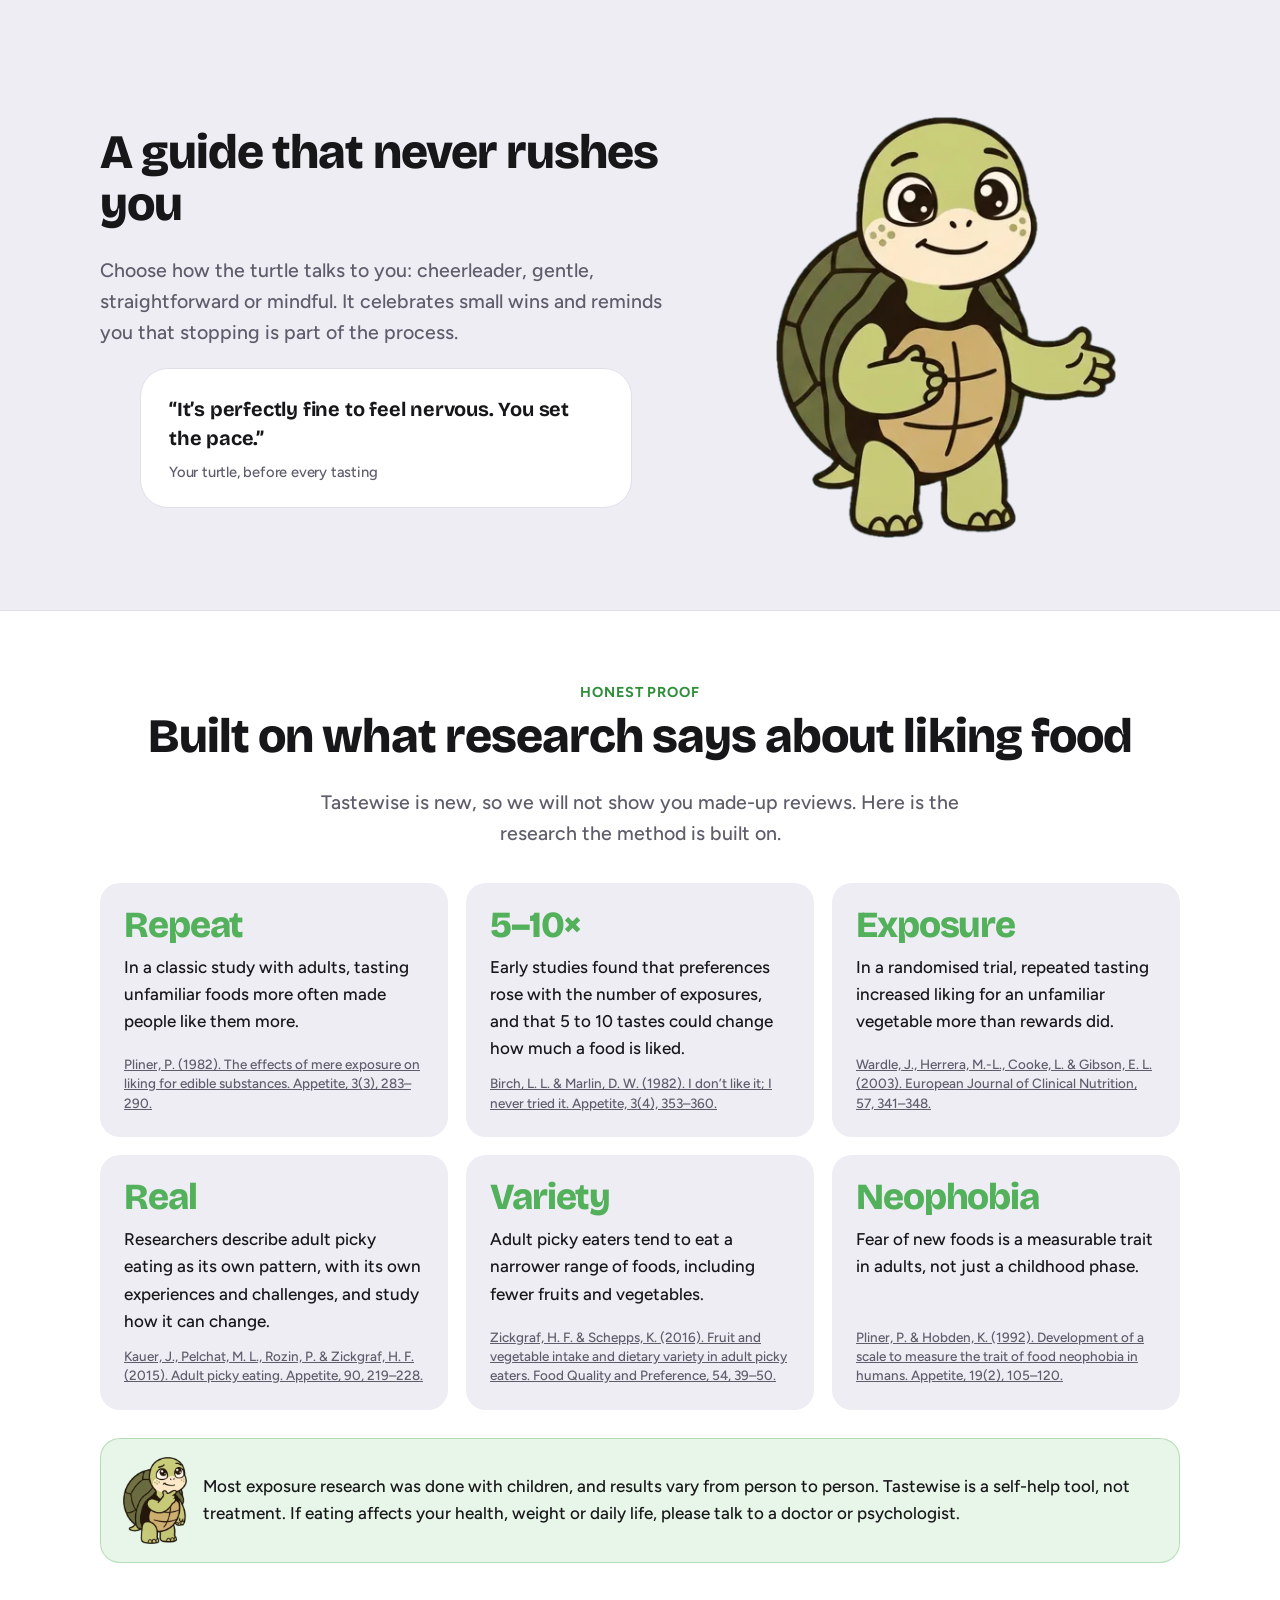
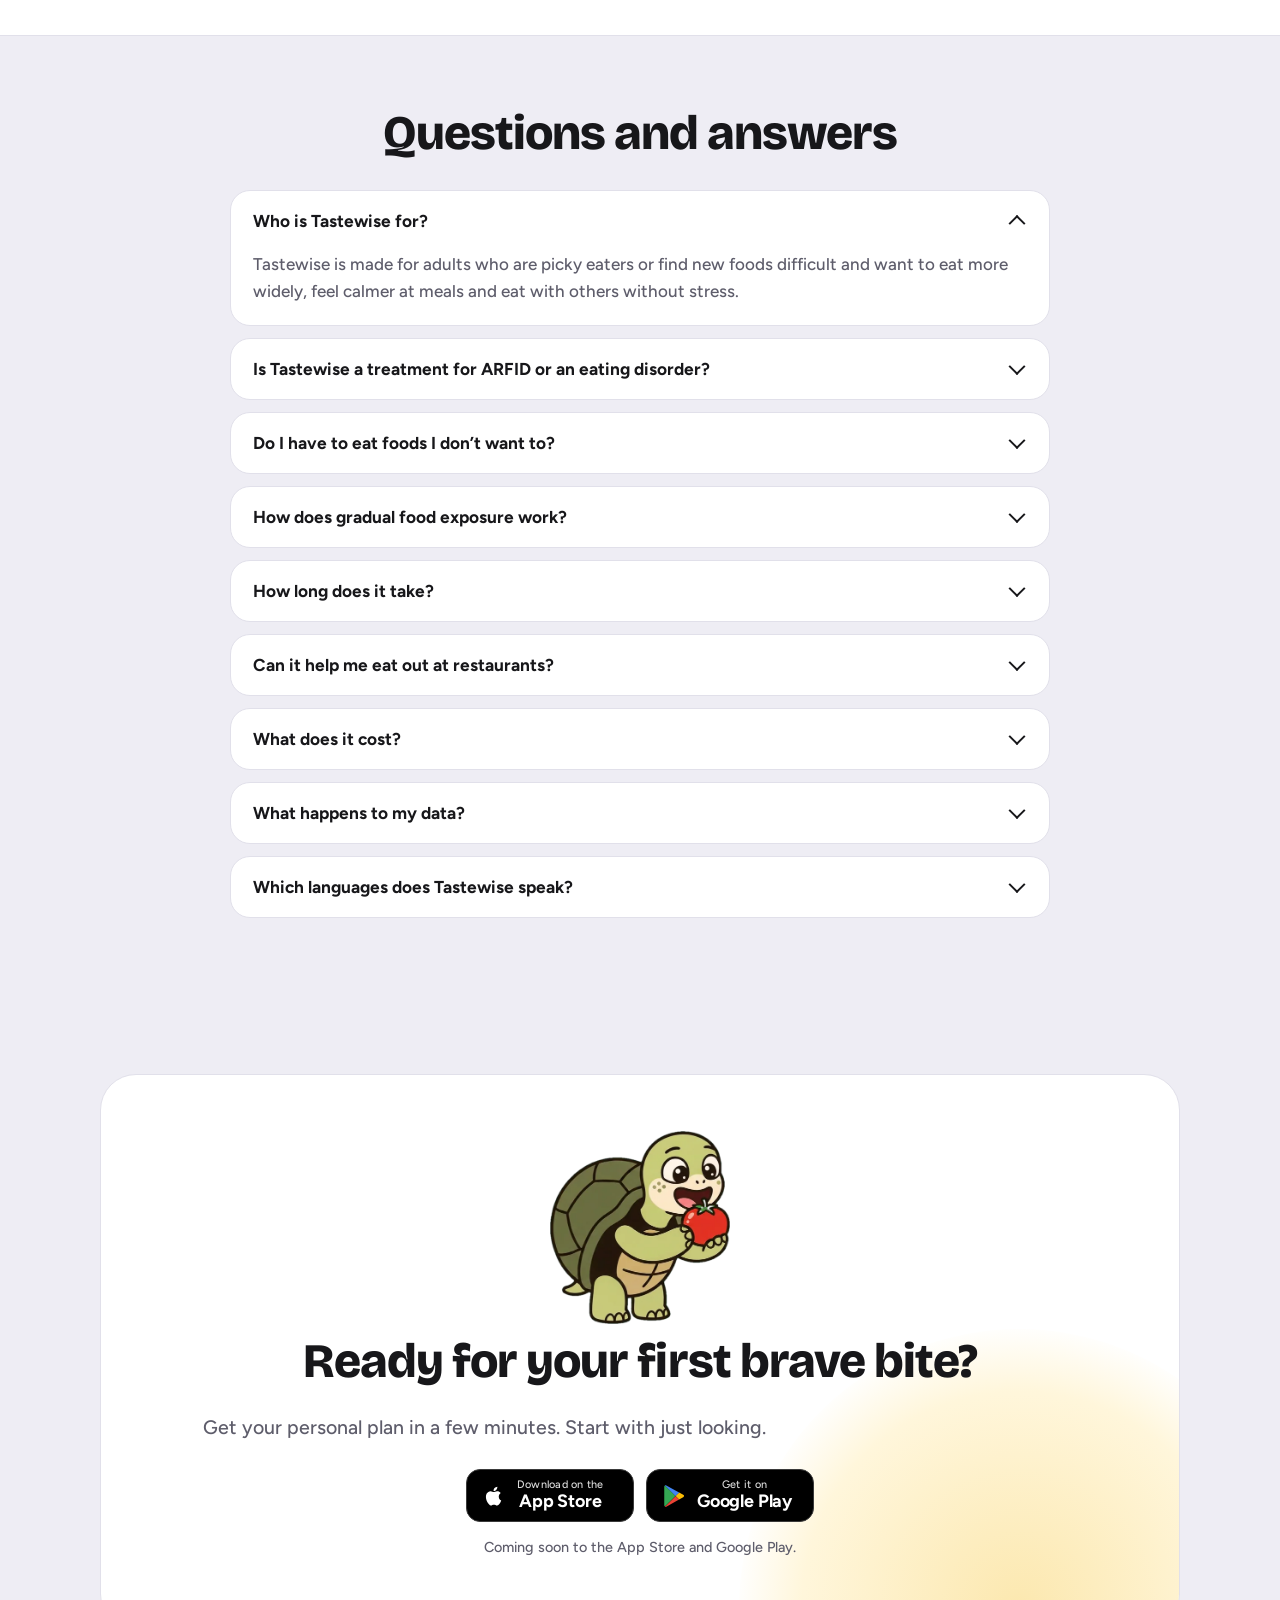
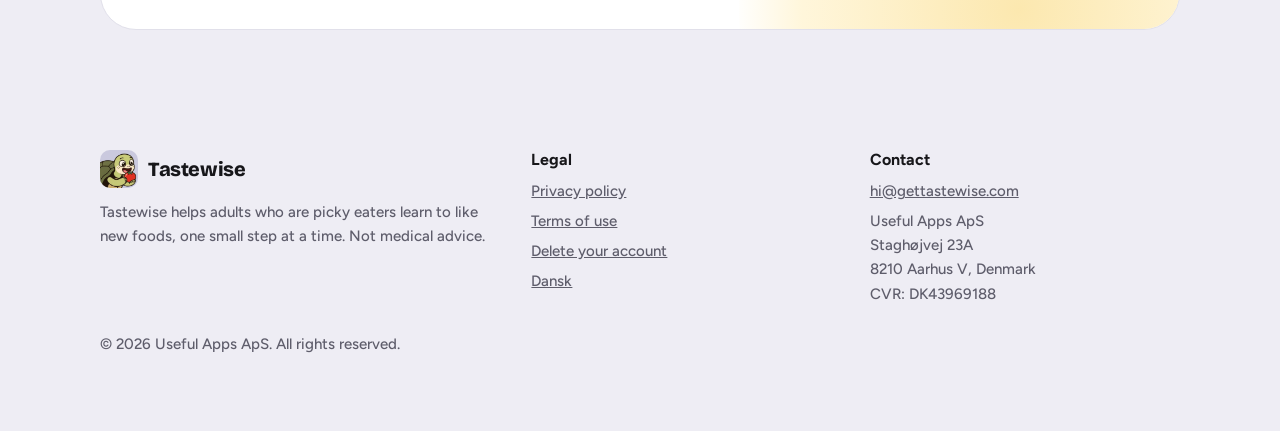
==== commit 0b1b0d7b: "Add delete-account pages, rename Premium to Tastewise Pro - /delete-account/ (EN) and /da/delete-acc" ====
--- a/index.html
+++ b/index.html
@@ -34,10 +34,10 @@
 <link rel="preconnect" href="https://fonts.gstatic.com" crossorigin>
 <link rel="stylesheet" href="https://fonts.googleapis.com/css2?family=Bricolage+Grotesque:opsz,wght@12..96,700;12..96,800&family=Figtree:wght@500;600;700&display=swap">
 <link rel="stylesheet" href="/assets/site.css?v=1">
-<script type="application/ld+json">{"@context":"https://schema.org","@type":"MobileApplication","name":"Tastewise","operatingSystem":"iOS, Android","applicationCategory":"HealthApplication","description":"Tastewise helps picky adults learn to like new foods with gentle, step-by-step exposure: look, smell, touch, taste. A personal plan, eat-out help and a kind turtle guide.","url":"https://gettastewise.com/","inLanguage":"en","image":"https://gettastewise.com/assets/img/icon-512.png","offers":{"@type":"Offer","price":"0","priceCurrency":"DKK","description":"Free download. Premium subscription with a 7-day free trial."},"publisher":{"@id":"https://gettastewise.com/#org"}}</script>
+<script type="application/ld+json">{"@context":"https://schema.org","@type":"MobileApplication","name":"Tastewise","operatingSystem":"iOS, Android","applicationCategory":"HealthApplication","description":"Tastewise helps picky adults learn to like new foods with gentle, step-by-step exposure: look, smell, touch, taste. A personal plan, eat-out help and a kind turtle guide.","url":"https://gettastewise.com/","inLanguage":"en","image":"https://gettastewise.com/assets/img/icon-512.png","offers":{"@type":"Offer","price":"0","priceCurrency":"DKK","description":"Free download. Tastewise Pro subscription with a 7-day free trial."},"publisher":{"@id":"https://gettastewise.com/#org"}}</script>
 <script type="application/ld+json">{"@context":"https://schema.org","@type":"Organization","@id":"https://gettastewise.com/#org","name":"Useful Apps ApS","url":"https://gettastewise.com","logo":"https://gettastewise.com/assets/img/icon-512.png","email":"hi@gettastewise.com","vatID":"DK43969188","address":{"@type":"PostalAddress","streetAddress":"Staghøjvej 23A","postalCode":"8210","addressLocality":"Aarhus V","addressCountry":"DK"}}</script>
 <script type="application/ld+json">{"@context":"https://schema.org","@type":"WebSite","name":"Tastewise","url":"https://gettastewise.com/","inLanguage":"en","publisher":{"@id":"https://gettastewise.com/#org"}}</script>
-<script type="application/ld+json">{"@context":"https://schema.org","@type":"FAQPage","inLanguage":"en","mainEntity":[{"@type":"Question","name":"Who is Tastewise for?","acceptedAnswer":{"@type":"Answer","text":"Tastewise is made for adults who are picky eaters or find new foods difficult and want to eat more widely, feel calmer at meals and eat with others without stress."}},{"@type":"Question","name":"Is Tastewise a treatment for ARFID or an eating disorder?","acceptedAnswer":{"@type":"Answer","text":"No. Tastewise is a self-help and habit tool, not medical treatment. If you think you may have ARFID or another eating disorder, if you are losing weight, or if eating affects your health or daily life, please talk to your doctor, a psychologist or a dietitian. Many people use tools like this alongside professional support."}},{"@type":"Question","name":"Do I have to eat foods I don’t want to?","acceptedAnswer":{"@type":"Answer","text":"Never. You choose the foods and the pace. Each step starts with simply looking. You can stop at any time, and stopping is never counted as failing."}},{"@type":"Question","name":"How does gradual food exposure work?","acceptedAnswer":{"@type":"Answer","text":"You meet a food in small steps: look, smell, touch and then taste. Calm, repeated meetings help many people get used to new foods. Research on repeated tasting shows liking often grows with exposure."}},{"@type":"Question","name":"How long does it take?","acceptedAnswer":{"@type":"Answer","text":"It is different for everyone. Most people need several calm meetings with a food before it feels ordinary. Your plan sets a realistic first goal and adjusts as you go."}},{"@type":"Question","name":"Can it help me eat out at restaurants?","acceptedAnswer":{"@type":"Answer","text":"Yes. The eat-out feature helps you plan what to order before you go, and explain cards help you tell partners, hosts or colleagues what helps, in your own words."}},{"@type":"Question","name":"What does it cost?","acceptedAnswer":{"@type":"Answer","text":"Tastewise is free to download. Premium unlocks the full plan and all features, with a 7-day free trial, then a yearly or monthly subscription. Prices are shown in the app in your local currency, and you can cancel any time in your App Store or Google Play settings."}},{"@type":"Question","name":"What happens to my data?","acceptedAnswer":{"@type":"Answer","text":"We only collect what the app needs to work and to improve it. No ads, no selling of data and no tracking across other companies’ apps. You can delete your account in the app. Read our privacy policy for details."}},{"@type":"Question","name":"Which languages does Tastewise speak?","acceptedAnswer":{"@type":"Answer","text":"Tastewise is available in 15 languages, including English, Danish, German, French, Spanish, Italian, Portuguese (Brazil), Dutch, Swedish, Norwegian, Finnish, Polish, Czech, Turkish and Indonesian."}}]}</script>
+<script type="application/ld+json">{"@context":"https://schema.org","@type":"FAQPage","inLanguage":"en","mainEntity":[{"@type":"Question","name":"Who is Tastewise for?","acceptedAnswer":{"@type":"Answer","text":"Tastewise is made for adults who are picky eaters or find new foods difficult and want to eat more widely, feel calmer at meals and eat with others without stress."}},{"@type":"Question","name":"Is Tastewise a treatment for ARFID or an eating disorder?","acceptedAnswer":{"@type":"Answer","text":"No. Tastewise is a self-help and habit tool, not medical treatment. If you think you may have ARFID or another eating disorder, if you are losing weight, or if eating affects your health or daily life, please talk to your doctor, a psychologist or a dietitian. Many people use tools like this alongside professional support."}},{"@type":"Question","name":"Do I have to eat foods I don’t want to?","acceptedAnswer":{"@type":"Answer","text":"Never. You choose the foods and the pace. Each step starts with simply looking. You can stop at any time, and stopping is never counted as failing."}},{"@type":"Question","name":"How does gradual food exposure work?","acceptedAnswer":{"@type":"Answer","text":"You meet a food in small steps: look, smell, touch and then taste. Calm, repeated meetings help many people get used to new foods. Research on repeated tasting shows liking often grows with exposure."}},{"@type":"Question","name":"How long does it take?","acceptedAnswer":{"@type":"Answer","text":"It is different for everyone. Most people need several calm meetings with a food before it feels ordinary. Your plan sets a realistic first goal and adjusts as you go."}},{"@type":"Question","name":"Can it help me eat out at restaurants?","acceptedAnswer":{"@type":"Answer","text":"Yes. The eat-out feature helps you plan what to order before you go, and explain cards help you tell partners, hosts or colleagues what helps, in your own words."}},{"@type":"Question","name":"What does it cost?","acceptedAnswer":{"@type":"Answer","text":"Tastewise is free to download. Tastewise Pro unlocks the full plan and all features, with a 7-day free trial, then a yearly or monthly subscription. Prices are shown in the app in your local currency, and you can cancel any time in your App Store or Google Play settings."}},{"@type":"Question","name":"What happens to my data?","acceptedAnswer":{"@type":"Answer","text":"We only collect what the app needs to work and to improve it. No ads, no selling of data and no tracking across other companies’ apps. You can delete your account in the app. Read our privacy policy for details."}},{"@type":"Question","name":"Which languages does Tastewise speak?","acceptedAnswer":{"@type":"Answer","text":"Tastewise is available in 15 languages, including English, Danish, German, French, Spanish, Italian, Portuguese (Brazil), Dutch, Swedish, Norwegian, Finnish, Polish, Czech, Turkish and Indonesian."}}]}</script>
 </head>
 <body>
 <a class="skip" href="#main">Skip to content</a>
@@ -59,7 +59,7 @@
 <a class="badge" href="#" aria-label="Download on the App Store"><svg viewBox="0 0 24 24" fill="currentColor" aria-hidden="true"><path d="M16.37 12.6c-.02-2.2 1.8-3.27 1.88-3.32-1.03-1.5-2.62-1.7-3.18-1.73-1.35-.14-2.64.8-3.33.8-.69 0-1.74-.78-2.87-.76-1.47.02-2.83.86-3.59 2.18-1.53 2.66-.39 6.6 1.1 8.76.73 1.06 1.6 2.24 2.73 2.2 1.1-.05 1.51-.71 2.84-.71 1.32 0 1.7.71 2.86.69 1.18-.02 1.93-1.07 2.65-2.13.84-1.22 1.18-2.41 1.2-2.47-.03-.01-2.3-.88-2.3-3.5zM14.2 6.13c.6-.73 1.01-1.75.9-2.76-.87.04-1.92.58-2.54 1.31-.56.64-1.05 1.67-.92 2.66.97.08 1.96-.49 2.56-1.21z"/></svg><span><small>Download on the</small><b>App Store</b></span></a>
 <a class="badge" href="#" aria-label="Get it on Google Play"><svg viewBox="0 0 24 24" aria-hidden="true"><path fill="#34A853" d="M3.6 2.3 13.4 12l-9.8 9.7c-.4-.2-.6-.6-.6-1.1V3.4c0-.5.2-.9.6-1.1z"/><path fill="#FBBC04" d="m16.7 15.3-3.3-3.3 3.3-3.3 3.8 2.2c1.1.6 1.1 1.6 0 2.2z"/><path fill="#4285F4" d="M16.7 8.7 13.4 12 3.6 2.3c.3-.2.8-.2 1.3.1z"/><path fill="#EA4335" d="M16.7 15.3 4.9 21.9c-.5.3-1 .3-1.3.1l9.8-9.7z"/></svg><span><small>Get it on</small><b>Google Play</b></span></a>
 </div>
-<p class="note">Free to download for iPhone and Android. Premium includes a 7-day free trial. Coming soon to the App Store and Google Play.</p>
+<p class="note">Free to download for iPhone and Android. Tastewise Pro includes a 7-day free trial. Coming soon to the App Store and Google Play.</p>
 </div>
 <div class="hero-art"><div class="bubble">Stopping is never failing. We go at your pace.</div>
 <img src="/assets/img/turtle-wave.webp" width="520" height="569" alt="The Tastewise turtle waving hello" fetchpriority="high"></div>
@@ -127,7 +127,7 @@
 <details><summary>How does gradual food exposure work?</summary><p>You meet a food in small steps: look, smell, touch and then taste. Calm, repeated meetings help many people get used to new foods. Research on repeated tasting shows liking often grows with exposure.</p></details>
 <details><summary>How long does it take?</summary><p>It is different for everyone. Most people need several calm meetings with a food before it feels ordinary. Your plan sets a realistic first goal and adjusts as you go.</p></details>
 <details><summary>Can it help me eat out at restaurants?</summary><p>Yes. The eat-out feature helps you plan what to order before you go, and explain cards help you tell partners, hosts or colleagues what helps, in your own words.</p></details>
-<details><summary>What does it cost?</summary><p>Tastewise is free to download. Premium unlocks the full plan and all features, with a 7-day free trial, then a yearly or monthly subscription. Prices are shown in the app in your local currency, and you can cancel any time in your App Store or Google Play settings.</p></details>
+<details><summary>What does it cost?</summary><p>Tastewise is free to download. Tastewise Pro unlocks the full plan and all features, with a 7-day free trial, then a yearly or monthly subscription. Prices are shown in the app in your local currency, and you can cancel any time in your App Store or Google Play settings.</p></details>
 <details><summary>What happens to my data?</summary><p>We only collect what the app needs to work and to improve it. No ads, no selling of data and no tracking across other companies’ apps. You can delete your account in the app. Read our privacy policy for details.</p></details>
 <details><summary>Which languages does Tastewise speak?</summary><p>Tastewise is available in 15 languages, including English, Danish, German, French, Spanish, Italian, Portuguese (Brazil), Dutch, Swedish, Norwegian, Finnish, Polish, Czech, Turkish and Indonesian.</p></details>
 </div>
@@ -149,6 +149,7 @@
 <div><h4>Legal</h4><ul>
 <li><a href="/privacy/">Privacy policy</a></li>
 <li><a href="/terms/">Terms of use</a></li>
+<li><a href="/delete-account/">Delete your account</a></li>
 <li><a href="/da/" hreflang="da">Dansk</a></li></ul></div>
 <div><h4>Contact</h4><ul>
 <li><a href="mailto:hi@gettastewise.com">hi@gettastewise.com</a></li>
